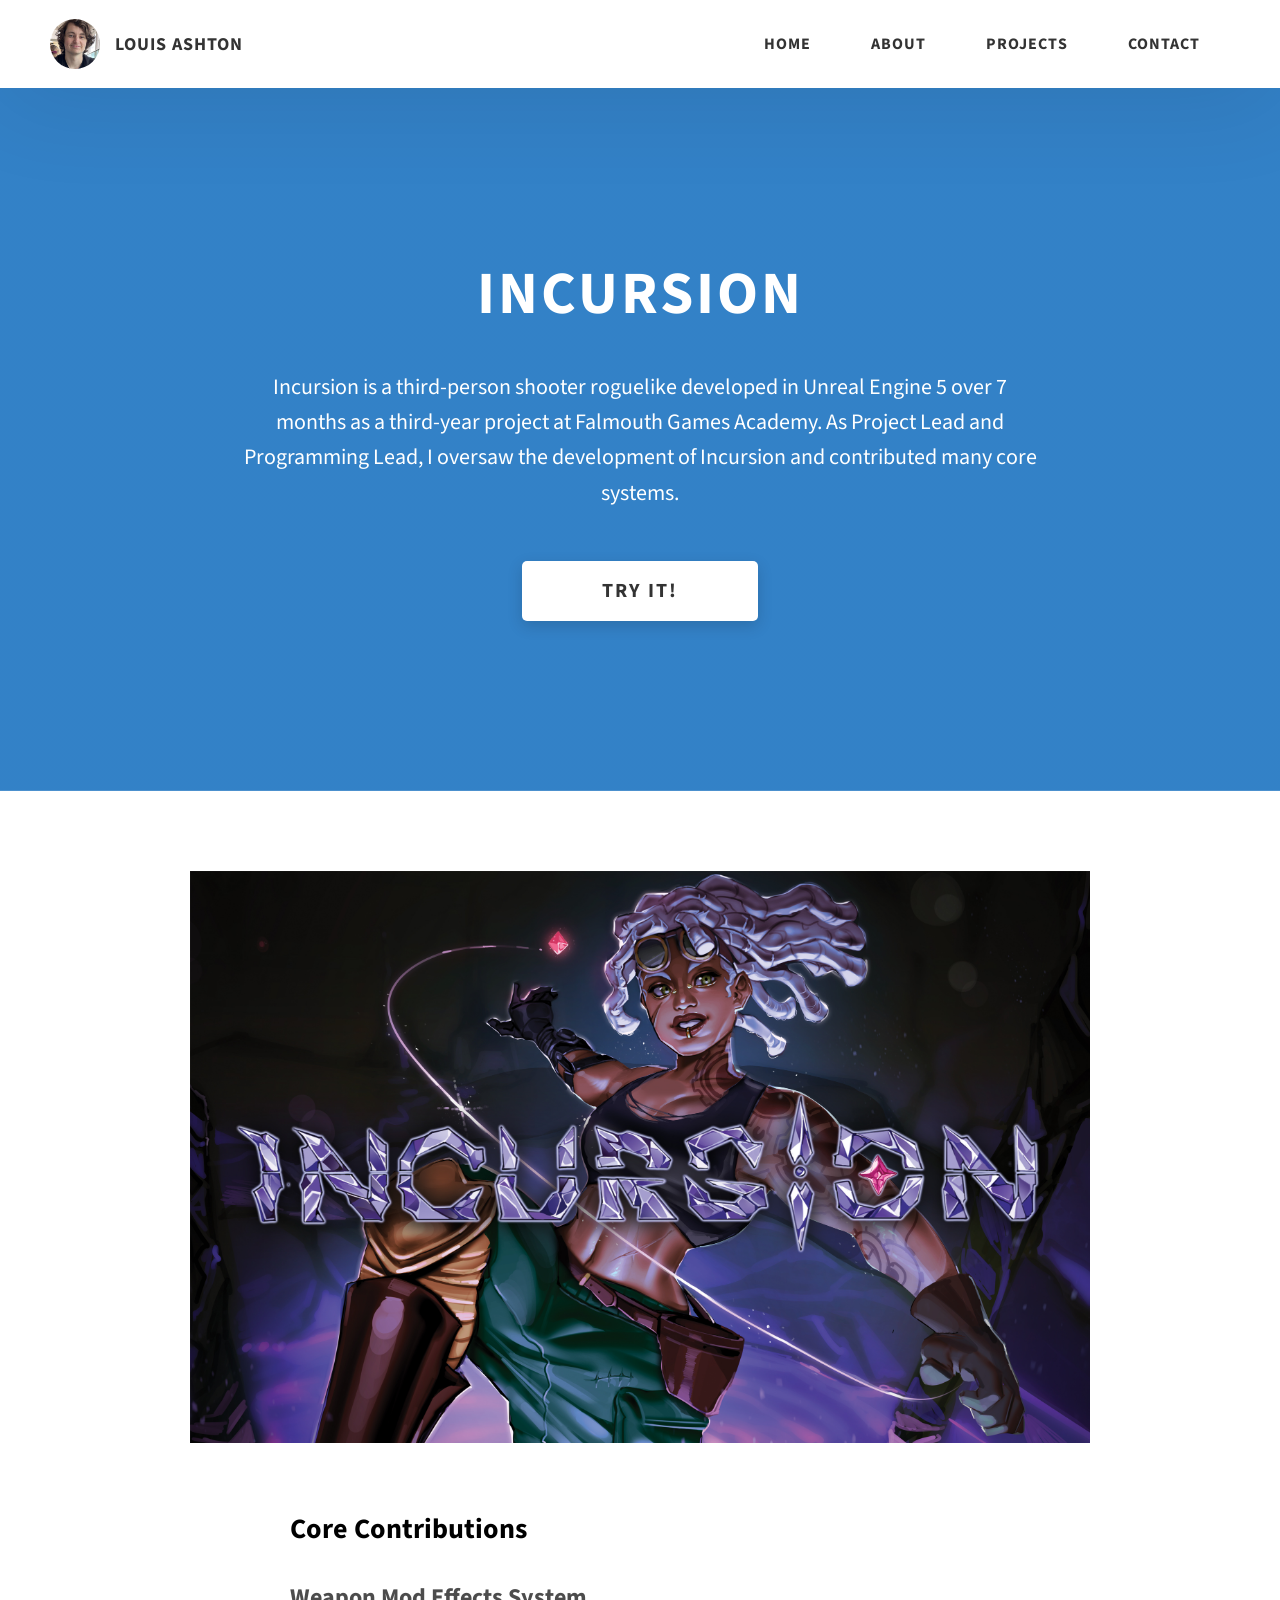
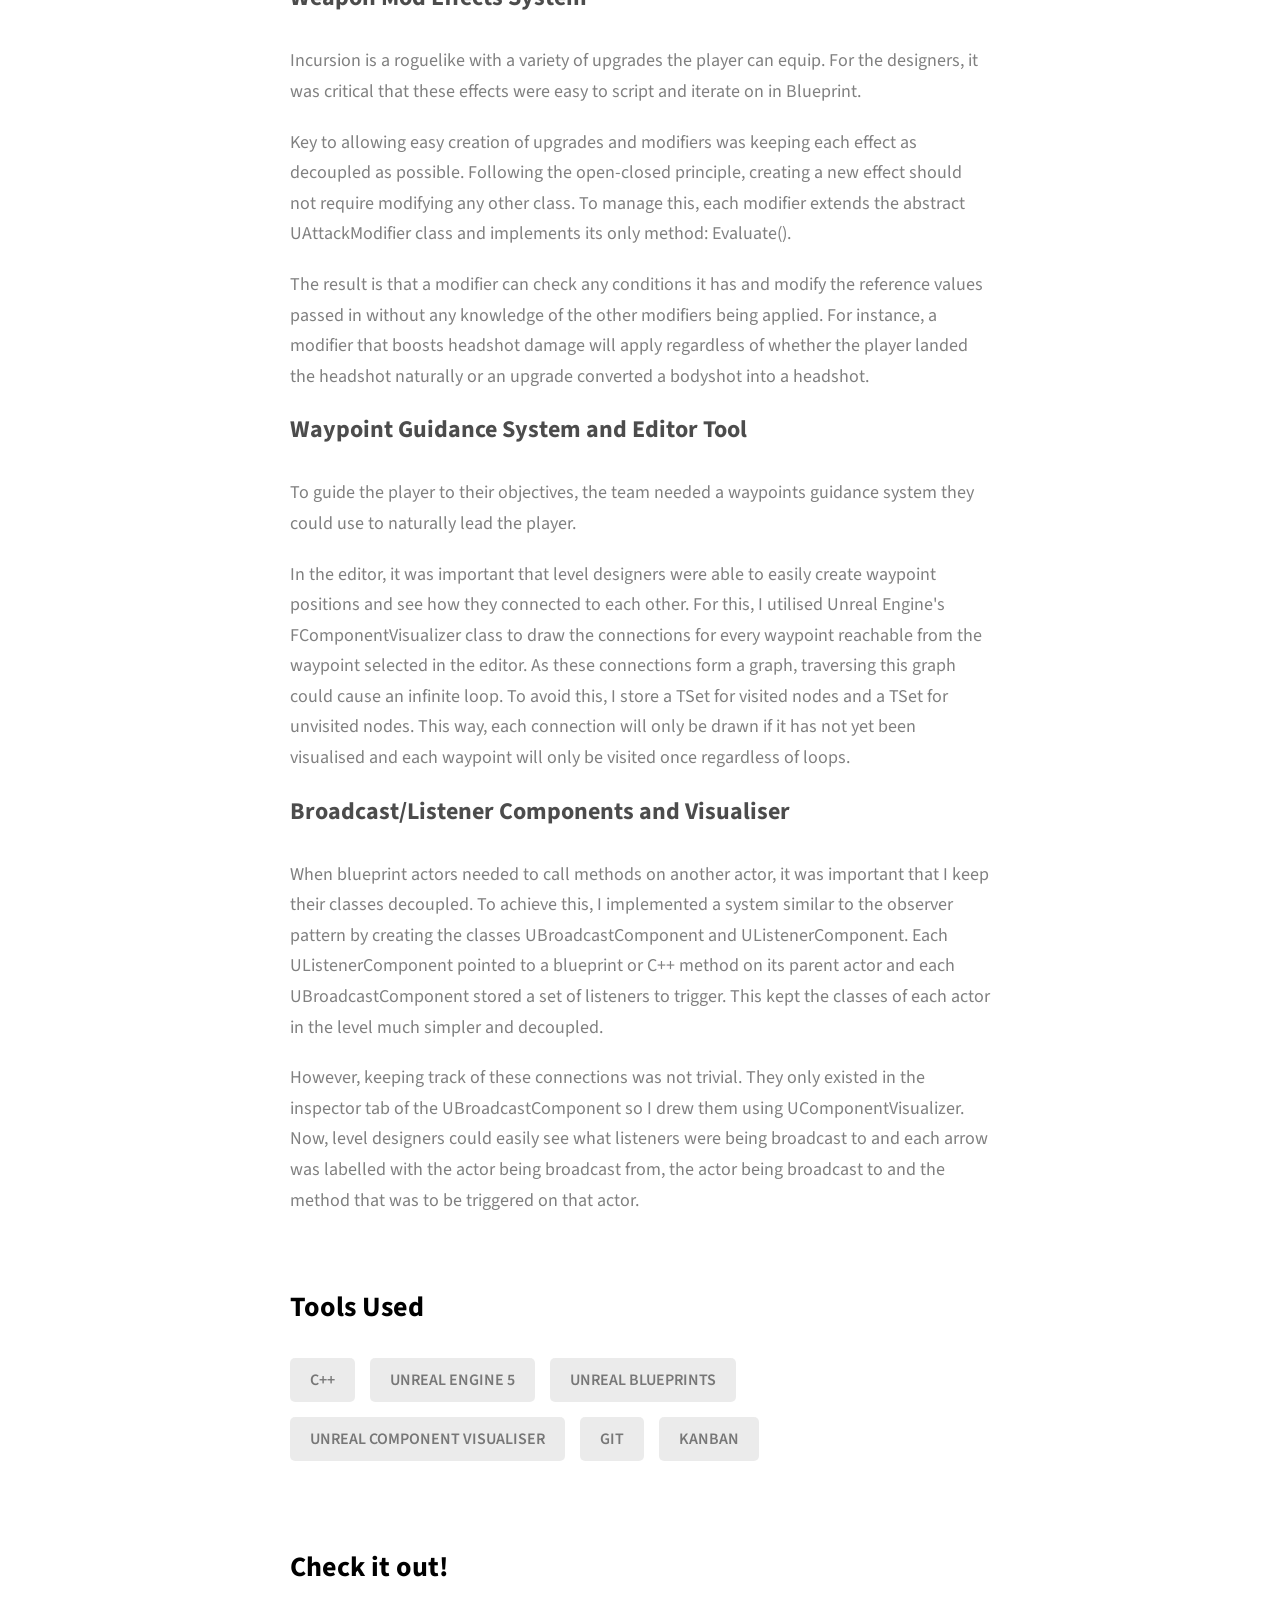
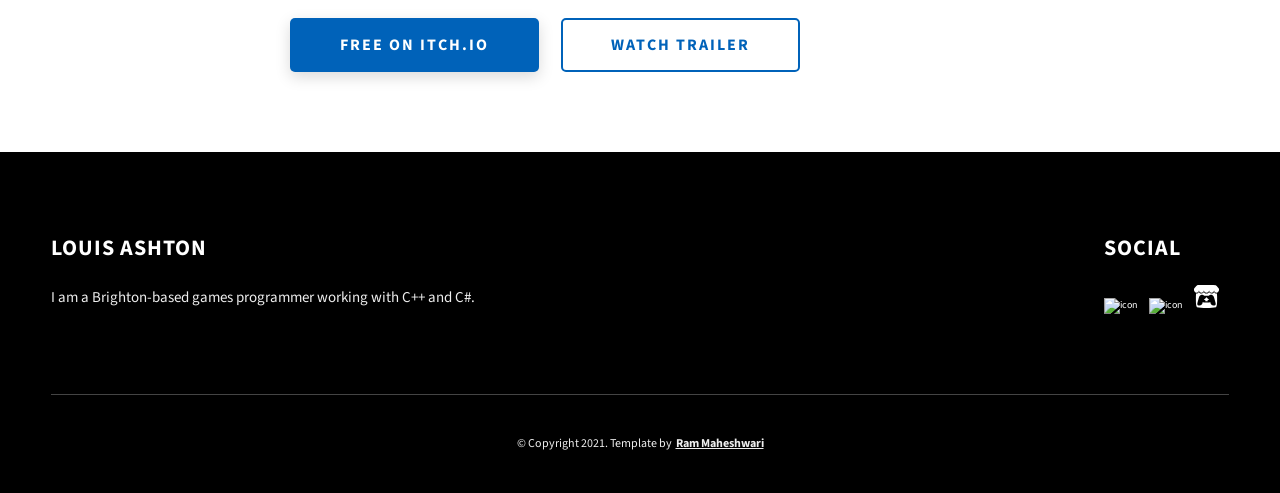
==== project-1.html @ 62e45814 "Update project-1.html" ====
<!DOCTYPE html>
<html lang="en">
  <head>
    <meta charset="UTF-8" />
    <meta name="viewport" content="width=device-width, initial-scale=1.0" />
    <meta http-equiv="X-UA-Compatible" content="ie=edge" />
    <title>Incursion</title>
    <meta name="description" content="About my work on Incursion" />

    <link rel="stylesheet" href="css/style.css" />

    <link rel="preconnect" href="https://fonts.googleapis.com" />
    <link rel="preconnect" href="https://fonts.gstatic.com" crossorigin />
    <link
      href="https://fonts.googleapis.com/css2?family=Source+Sans+Pro:wght@400;600;700;900&display=swap"
      rel="stylesheet"
    />
  </head>
  <body>
    <header class="header">
      <div class="header__content">
        <div class="header__logo-container">
          <div class="header__logo-img-cont">
            <img
              src="./assets/jpeg/louis-ashton.jpg"
              alt="Louis Ashton Image"
              class="header__logo-img"
            />
          </div>
          <span class="header__logo-sub">Louis Ashton</span>
        </div>
        <div class="header__main">
          <ul class="header__links">
            <li class="header__link-wrapper">
              <a href="./index.html" class="header__link"> Home </a>
            </li>
            <li class="header__link-wrapper">
              <a href="./index.html#about" class="header__link">About </a>
            </li>
            <li class="header__link-wrapper">
              <a href="./index.html#projects" class="header__link">
                Projects
              </a>
            </li>
            <li class="header__link-wrapper">
              <a href="./index.html#contact" class="header__link"> Contact </a>
            </li>
          </ul>
          <div class="header__main-ham-menu-cont">
            <img
              src="./assets/svg/ham-menu.svg"
              alt="hamburger menu"
              class="header__main-ham-menu"
            />
            <img
              src="./assets/svg/ham-menu-close.svg"
              alt="hamburger menu close"
              class="header__main-ham-menu-close d-none"
            />
          </div>
        </div>
      </div>
      <div class="header__sm-menu">
        <div class="header__sm-menu-content">
          <ul class="header__sm-menu-links">
            <li class="header__sm-menu-link">
              <a href="./index.html"> Home </a>
            </li>

            <li class="header__sm-menu-link">
              <a href="./index.html#about"> About </a>
            </li>

            <li class="header__sm-menu-link">
              <a href="./index.html#projects"> Projects </a>
            </li>

            <li class="header__sm-menu-link">
              <a href="./index.html#contact"> Contact </a>
            </li>
          </ul>
        </div>
      </div>
    </header>
    <section class="project-cs-hero">
      <div class="project-cs-hero__content">
        <h1 class="heading-primary">Incursion</h1>
        <div class="project-cs-hero__info">
          <p class="text-primary">
            Incursion is a third-person shooter roguelike developed in Unreal Engine 5 over 7 months as a third-year project at Falmouth Games Academy. As Project Lead and Programming Lead, I oversaw the development of Incursion and contributed many core systems.
          </p>
        </div>
        <div class="project-cs-hero__cta">
          <a href="https://wjzardry.itch.io/incursion" class="btn btn--bg" target="_blank">TRY IT!</a>
        </div>
      </div>
    </section>
    <section class="project-details">
      <div class="main-container">
        <div class="project-details__content">
          <div class="project-details__showcase-img-cont">
            <img
              src="./assets/jpeg/incursion-splash.jpg"
              alt="Project Image"
              class="project-details__showcase-img"
            />
          </div>
          <div class="project-details__content-main">
            <div class="project-details__desc">
              <h3 class="project-details__content-title">Core Contributions</h3>
              <section>
                <a class="anchor" id="modeffects"></a>
                <h4 class="project-details__content-subtitle">Weapon Mod Effects System</h4>
                <p class="project-details__desc-para">
                  Incursion is a roguelike with a variety of upgrades the player can equip. For the designers, it was critical that these effects were easy to script and iterate on in Blueprint.
                </p>
                <p class="project-details__desc-para">
                  Key to allowing easy creation of upgrades and modifiers was keeping each effect as decoupled as possible. Following the open-closed principle, creating a new effect should not require modifying any other class.
                  To manage this, each modifier extends the abstract <code>UAttackModifier</code> class and implements its only method: <code>Evaluate()</code>.                
                </p>
                <p class="project-details__desc-para">
                  The result is that a modifier can check any conditions it has and modify the reference values passed in without any knowledge of the other modifiers being applied.
                  For instance, a modifier that boosts headshot damage will apply regardless of whether the player landed the headshot naturally or an upgrade converted a bodyshot into a headshot.
                </p>
                <!--Maybe too much?-->
                <!-- <p class="project-details__desc-para">
                  To ensure effects behaved consistently regardless of when they were applied to the player, a fixed order of operations was required. I sorted the possible effects into categories (additive modifiers, multiplicative modifiers, triggers etc.) and created the <code>EModifierType</code> enum to store them.
                  Each concrete blueprint implementation of the <code>UAttackModifier</code> C++ class holds an <code>EModifierType</code>. When <code>UDamagePacket</code> evaluates its modifiers, it uses <code>EModifierType</code> to order them first.
                </p>
                <p class="project-details__desc-para">
                  The result is that the player always gets the same output no matter what order they equipped their mods.
                </p> -->
              </section>
              <section>
                <a class="anchor" id="waypoints"></a>
                <h4 class="project-details__content-subtitle">Waypoint Guidance System and Editor Tool</h3>
                  <p class="project-details__desc-para">
                    To guide the player to their objectives, the team needed a waypoints guidance system they could use to naturally lead the player.                
                  </p>                
                  <p class="project-details__desc-para">
                    In the editor, it was important that level designers were able to easily create waypoint positions and see how they connected to each other.
                    For this, I utilised Unreal Engine's <code>FComponentVisualizer</code> class to draw the connections for every waypoint reachable from the waypoint selected in the editor.
                    As these connections form a graph, traversing this graph could cause an infinite loop. To avoid this, I store a <code>TSet</code> for visited nodes and a <code>TSet</code> for unvisited nodes.
                    This way, each connection will only be drawn if it has not yet been visualised and each waypoint will only be visited once regardless of loops.
                  </p>
              </section>
              <section>
                <a class="anchor" id="broadcast"></a>
                <h4 class="project-details__content-subtitle">Broadcast/Listener Components and Visualiser</h3>
                <p class="project-details__desc-para">
                  When blueprint actors needed to call methods on another actor, it was important that I keep their classes decoupled.
                  To achieve this, I implemented a system similar to the observer pattern by creating the classes <code>UBroadcastComponent</code> and <code>UListenerComponent</code>.
                  Each <code>UListenerComponent</code> pointed to a blueprint or C++ method on its parent actor and each <code>UBroadcastComponent</code> stored a set of listeners to trigger.
                  This kept the classes of each actor in the level much simpler and decoupled.
                </p>                
                <p class="project-details__desc-para">
                  However, keeping track of these connections was not trivial. They only existed in the inspector tab of the <code>UBroadcastComponent</code> so I drew them using <code>UComponentVisualizer</code>.
                  Now, level designers could easily see what listeners were being broadcast to and each arrow was labelled with the actor being broadcast from, the actor being broadcast to and the method that was to be triggered on that actor.
                </p>
              </section>
              <!-- <section>
                <a class="anchor" id="progress"></a>
                <h4 class="project-details__content-subtitle">Quest and Progress System</h3>
                <p class="project-details__desc-para">
                  Dialogue and the hub's world-state needed to change depending on a player's progress. As part of the 
                </p>                
                <p class="project-details__desc-para">
                  
                </p>
              </section> -->
            </div>
            <div class="project-details__tools-used">
              <h3 class="project-details__content-title">Tools Used</h3>
              <div class="skills">
                <div class="skills__skill">C++</div>
                <div class="skills__skill">UNREAL ENGINE 5</div>
                <div class="skills__skill">UNREAL BLUEPRINTS</div>
                <div class="skills__skill">UNREAL COMPONENT VISUALISER</div>
                <div class="skills__skill">GIT</div>
                <div class="skills__skill">KANBAN</div>
              </div>
            </div>
            <div class="project-details__links">
              <h3 class="project-details__content-title">Check it out!</h3>
              <a
                href="https://wjzardry.itch.io/incursion"
                class="btn btn--med btn--theme project-details__links-btn"
                target="_blank"
                >FREE ON ITCH.IO</a
              >
              <a
                href="https://youtu.be/ry9P98aycRc"
                class="btn btn--med btn--theme-inv project-details__links-btn"
                target="_blank"
                >WATCH TRAILER</a
              >
            </div>
          </div>
        </div>
      </div>
    </section>
    <footer class="main-footer">
      <div class="main-container">
        <div class="main-footer__upper">
          <div class="main-footer__row main-footer__row-1">
            <h2 class="heading heading-sm main-footer__heading-sm">
              <span>Social</span>
            </h2>
            <div class="main-footer__social-cont">
              <a target="_blank" rel="noreferrer" href="https://www.linkedin.com/in/louis-ashton-8b5653200/">
                <img
                  class="main-footer__icon"
                  src="./assets/png/linkedin-ico.png"
                  alt="icon"
                />
              </a>
              <a target="_blank" rel="noreferrer" href="https://github.com/LouisJAshton">
                <img
                  class="main-footer__icon"
                  src="./assets/png/github-ico.png"
                  alt="icon"
                />
              </a>
              <a target="_blank" rel="noreferrer" href="https://wjzardry.itch.io/">
                <img
                  class="main-footer__icon"
                  src="./assets/svg/itchio-w-ico.svg"
                  alt="icon"
                />
              </a>
            </div>
          </div>
          <div class="main-footer__row main-footer__row-2">
            <h4 class="heading heading-sm text-lt">Louis Ashton</h4>
            <p class="main-footer__short-desc">
              I am a Brighton-based games programmer working with C++ and C#.
            </p>
          </div>
        </div>

        <!-- If you give me some credit or shoutout here by linking to my website, then it will be a big thing for me and will help me a lot :) -->
        <div class="main-footer__lower">
          &copy; Copyright 2021. Template by
          <a rel="noreferrer" target="_blank" href="https://rammaheshwari.com"
            >Ram Maheshwari</a
          >
        </div>
      </div>
    </footer>
    <script src="./index.js"></script>
  </body>
</html>
---- css/style.css ----
/*
0 - 600px:      Phone
600 - 900px:    Tablet portrait
900 - 1200px:   Tablet landscape
[1200 - 1800] is where our normal styles apply
1800px + :      Big desktop
$breakpoint arguement choices:
- phone
- tab-port
- tab-land
- big-desktop

Inside media queries 1em is always 16px i.e 1em = 16px at every screen size only inside media queries
*/
*,
*::after,
*::before {
  margin: 0;
  padding: 0;
  box-sizing: inherit;
  font-family: inherit; }

html {
  font-size: 62.5%;
  scroll-behavior: smooth; }
  @media only screen and (max-width: 75em) {
    html {
      font-size: 59%; } }
  @media only screen and (max-width: 56.25em) {
    html {
      font-size: 56%; } }
  @media only screen and (min-width: 112.5em) {
    html {
      font-size: 65%; } }

body {
  box-sizing: border-box;
  position: relative;
  line-height: 1.5;
  font-family: sans-serif;
  overflow-x: hidden;
  overflow-y: scroll;
  font-family: 'Source Sans Pro', sans-serif; }

a {
  text-decoration: none;
  color: inherit; }

li {
  list-style: none; }

input:focus,
button:focus,
a:focus,
textarea:focus {
  outline: none; }

button {
  border: none;
  cursor: pointer; }

textarea {
  resize: none; }

.heading-primary {
  font-size: 6rem;
  text-transform: uppercase;
  letter-spacing: 3px;
  text-align: center; }
  @media only screen and (max-width: 37.5em) {
    .heading-primary {
      font-size: 4.5rem; } }

.heading-sec__mb-bg {
  margin-bottom: 11rem; }
  @media only screen and (max-width: 56.25em) {
    .heading-sec__mb-bg {
      margin-bottom: 8rem; } }

.heading-sec__mb-med {
  margin-bottom: 9rem; }
  @media only screen and (max-width: 56.25em) {
    .heading-sec__mb-med {
      margin-bottom: 8rem; } }

.heading-sec__main {
  display: block;
  font-size: 4rem;
  text-transform: uppercase;
  letter-spacing: 1px;
  letter-spacing: 3px;
  text-align: center;
  margin-bottom: 3.5rem;
  position: relative; }
  .heading-sec__main--lt {
    color: #fff; }
    .heading-sec__main--lt::after {
      content: '';
      background: #fff !important; }
  .heading-sec__main::after {
    content: '';
    position: absolute;
    top: calc(100% + 1.5rem);
    height: 5px;
    width: 3rem;
    background: #0062b9;
    left: 50%;
    transform: translateX(-50%);
    border-radius: 5px; }
    @media only screen and (max-width: 37.5em) {
      .heading-sec__main::after {
        top: calc(100% + 1.2rem); } }

.heading-sec__sub {
  display: block;
  text-align: center;
  color: #777;
  font-size: 2rem;
  font-weight: 500;
  max-width: 80rem;
  margin: auto;
  line-height: 1.6; }
  @media only screen and (max-width: 37.5em) {
    .heading-sec__sub {
      font-size: 1.8rem; } }
  .heading-sec__sub--lt {
    color: #eee; }

.heading-sm {
  font-size: 2.2rem;
  text-transform: uppercase;
  letter-spacing: 1px; }

.main-container {
  max-width: 120rem;
  margin: auto;
  width: 92%; }

.btn {
  background: #fff;
  color: #333;
  text-transform: uppercase;
  letter-spacing: 2px;
  display: inline-block;
  font-weight: 700;
  border-radius: 5px;
  box-shadow: 0 5px 15px 0 rgba(0, 0, 0, 0.15);
  transition: transform .3s; }
  .btn:hover {
    transform: translateY(-3px); }
  .btn--bg {
    padding: 1.5rem 8rem;
    font-size: 2rem; }
  .btn--med {
    padding: 1.5rem 5rem;
    font-size: 1.6rem; }
  .btn--theme {
    background: #0062b9;
    color: #fff; }
  .btn--theme-inv {
    color: #0062b9;
    background: #fff;
    border: 2px solid #0062b9;
    box-shadow: none;
    padding: calc(1.5rem - 2px) calc(5rem - 2px); }

.sec-pad {
  padding: 12rem 0; }
  @media only screen and (max-width: 56.25em) {
    .sec-pad {
      padding: 8rem 0; } }

.text-primary {
  color: #fff;
  font-size: 2.2rem;
  text-align: center;
  width: 100%;
  line-height: 1.6; }
  @media only screen and (max-width: 37.5em) {
    .text-primary {
      font-size: 2rem; } }

.d-none {
  display: none; }

.home-hero {
  color: #fff;
  background: linear-gradient(to right, rgba(0, 98, 185, 0.8), rgba(0, 98, 185, 0.8)), url(../../assets/svg/common-bg.svg);
  background-position: center;
  height: 100vh;
  min-height: 80rem;
  max-height: 120rem;
  position: relative; }
  @media only screen and (max-width: 37.5em) {
    .home-hero {
      height: unset;
      min-height: unset; } }
  .home-hero__socials {
    position: absolute;
    top: 50%;
    border: 2px solid #eee;
    border-left: 2px solid #eee;
    transform: translateY(-50%); }
    @media only screen and (max-width: 56.25em) {
      .home-hero__socials {
        display: none; } }
  .home-hero__mouse-scroll-cont {
    position: absolute;
    bottom: 3%;
    left: 50%;
    transform: translateX(-50%); }
    @media only screen and (max-width: 37.5em) {
      .home-hero__mouse-scroll-cont {
        display: none; } }
  .home-hero__social {
    width: 5rem; }
  .home-hero__social-icon-link {
    width: 100%;
    display: block;
    padding: 1.2rem;
    border-bottom: 2px solid #eee;
    transition: background .3s; }
    .home-hero__social-icon-link:hover {
      background: rgba(255, 255, 255, 0.1); }
    .home-hero__social-icon-link--bd-none {
      border-bottom: 0; }
  .home-hero__social-icon {
    width: 100%; }
  .home-hero__content {
    position: absolute;
    top: 50%;
    left: 50%;
    transform: translate(-50%, -50%);
    max-width: 90rem;
    width: 92%; }
    @media only screen and (max-width: 37.5em) {
      .home-hero__content {
        padding: 19rem 0 13rem 0;
        margin: auto;
        position: static;
        transform: translate(0, 0); } }
  .home-hero__info {
    margin: 3rem auto 0 auto;
    max-width: 80rem; }
  .home-hero__cta {
    margin-top: 5rem;
    text-align: center; }

.about {
  background: #fafafa; }
  .about__content {
    display: grid;
    grid-template-columns: 1fr 1fr;
    grid-gap: 10rem; }
    @media only screen and (max-width: 56.25em) {
      .about__content {
        grid-template-columns: 1fr;
        grid-gap: 8rem; } }
    .about__content-title {
      font-weight: 700;
      font-size: 2.8rem;
      margin-bottom: 3rem; }
      @media only screen and (max-width: 37.5em) {
        .about__content-title {
          font-size: 2.4rem; } }
      /* Might need to adjust this */
    .about__content-subtitle { 
      font-weight: 700;
      font-size: 2.2rem;
      color:rgba(0, 0, 0, 0.7);
      margin-bottom: 1.5rem; }
      @media only screen and (max-width: 37.5em) {
        .about__content-subtitle {
          font-size: 2.4rem; } }
    .about__content-details-para {
      font-size: 1.8rem;
      color: grey;
      max-width: 60rem;
      line-height: 1.7;
      margin-bottom: 1rem; }
      .about__content-details-para--hl {
        font-weight: 700;
        margin: 0 3px; }
      .about__content-details-para:last-child {
        margin-bottom: 4rem; }

.projects__row {
  display: grid;
  grid-template-columns: 1.5fr 1fr;
  grid-gap: 5rem;
  margin-bottom: 11rem; }
  @media only screen and (max-width: 56.25em) {
    .projects__row {
      grid-template-columns: 1fr;
      grid-gap: 2rem;
      margin-bottom: 8rem; } }
  @media only screen and (max-width: 56.25em) {
    .projects__row {
      text-align: center; } }
  .projects__row:last-child {
    margin-bottom: 0; }
  .projects__row-img-cont {
    overflow: hidden; }
  .projects__row-img {
    width: 100%;
    display: block;
    object-fit: cover; }
  .projects__row-content {
    padding: 2rem 0;
    display: flex;
    justify-content: center;
    flex-direction: column;
    align-items: flex-start; }
    @media only screen and (max-width: 56.25em) {
      .projects__row-content {
        align-items: center; } }
    .projects__row-content-title {
      font-weight: 700;
      font-size: 2.8rem;
      margin-bottom: 2rem; }
      @media only screen and (max-width: 37.5em) {
        .projects__row-content-title {
          font-size: 2.4rem; } }
    .projects__row-content-time {
      font-weight: 700;
      font-size: 2.2rem;
      color:rgba(0, 0, 0, 0.7);
      margin-bottom: 1.5rem; }
      @media only screen and (max-width: 37.5em) {
        .projects__row-content-time {
          font-size: 2.4rem; } }
    .projects__row-content-desc {
      font-size: 1.8rem;
      color: grey;
      max-width: 60rem;
      line-height: 1.7;
      margin-bottom: 3rem; }
      @media only screen and (max-width: 37.5em) {
        .projects__row-content-desc {
          font-size: 1.7rem; } }

.contact {
  background: linear-gradient(to right, rgba(0, 98, 185, 0.8), rgba(0, 98, 185, 0.8)), url(../../assets/svg/common-bg.svg);
  background-size: cover;
  background-position: center; }
  .contact__form-container {
    box-shadow: 0 0 10px rgba(0, 0, 0, 0.1);
    background: white;
    padding: 4rem;
    margin-top: 6rem;
    max-width: 80rem;
    text-align: right;
    width: 95%;
    border-radius: 5px;
    margin: 5rem auto 0 auto; }
    @media only screen and (max-width: 37.5em) {
      .contact__form-container {
        padding: 3rem; } }
  .contact__form-field {
    margin-bottom: 4rem; }
    @media only screen and (max-width: 37.5em) {
      .contact__form-field {
        margin-bottom: 3rem; } }
  .contact__form-label {
    color: #666;
    font-size: 1.4rem;
    letter-spacing: 1px;
    font-weight: 700;
    margin-bottom: 1rem;
    display: block;
    text-align: left; }
  .contact__form-input {
    color: #333;
    padding: 2rem;
    width: 100%;
    border: 1px solid #ebebeb;
    font-size: 1.6rem;
    letter-spacing: 0px;
    background: #f0f0f0;
    border-radius: 5px;
    font-weight: 600;
    /* Code for Modern Browsers */
    /* Code for WebKit, Blink, Edge */
    /* Code for Internet Explorer 10-11 */
    /* Code for Microsoft Edge */
    /* Code for Mozilla Firefox 4 to 18 */
    /* Code for Mozilla Firefox 19+ */ }
    .contact__form-input::placeholder {
      color: #999;
      font-weight: 600;
      font-size: 1.6rem; }
    .contact__form-input::-webkit-input-placeholder {
      color: #999;
      font-weight: 600;
      font-size: 1.6rem; }
    .contact__form-input:-ms-input-placeholder {
      color: #999;
      font-weight: 600;
      font-size: 1.6rem; }
    .contact__form-input::-ms-input-placeholder {
      color: #999;
      font-weight: 600;
      font-size: 1.6rem; }
    .contact__form-input:-moz-placeholder {
      opacity: 1;
      color: #999;
      font-weight: 600;
      font-size: 1.6rem; }
    .contact__form-input::-moz-placeholder {
      opacity: 1;
      color: #999;
      font-weight: 600;
      font-size: 1.6rem; }
  .contact__btn {
    width: 30%;
    padding: 2rem 4rem;
    font-size: 1.6rem; }
    @media only screen and (max-width: 37.5em) {
      .contact__btn {
        width: 100%; } }

.project-cs-hero {
  color: #fff;
  background: linear-gradient(to right, rgba(0, 98, 185, 0.8), rgba(0, 98, 185, 0.8)), url(../../assets/svg/common-bg.svg);
  background-size: cover;
  background-position: center;
  position: relative; }
  @media only screen and (max-width: 37.5em) {
    .project-cs-hero {
      height: unset;
      min-height: unset; } }
  .project-cs-hero__content {
    padding: 25rem 0 17rem 0;
    max-width: 90rem;
    width: 92%;
    margin: auto; }
    @media only screen and (max-width: 37.5em) {
      .project-cs-hero__content {
        padding: 19rem 0 13rem 0;
        margin: auto;
        position: static;
        transform: translate(0, 0); } }
  .project-cs-hero__info {
    margin: 3rem auto 0 auto;
    max-width: 80rem; }
  .project-cs-hero__cta {
    margin-top: 5rem;
    text-align: center; }

.project-details__content {
  padding: 8rem 0;
  max-width: 90rem;
  margin: auto; }
  .project-details__content-title {
    font-weight: 700;
    font-size: 2.8rem;
    margin-bottom: 3rem; }
    @media only screen and (max-width: 37.5em) {
      .project-details__content-title {
        font-size: 2.4rem; } }
  .project-details__content-subtitle {
    font-weight: 700;
    font-size: 2.4rem;
    color:rgba(0, 0, 0, 0.7);
    margin-bottom: 3rem; }
    @media only screen and (max-width: 37.5em) {
      .project-details__content-title {
        font-size: 2.4rem; } }

.project-details__showcase-img-cont {
  width: 100%;
  margin-bottom: 6rem; }

.project-details__showcase-img {
  width: 100%; }

.project-details__content-main {
  width: 100%;
  max-width: 70rem;
  margin: auto; }

.project-details__desc {
  margin: 0 0 7rem 0; }
  .project-details__desc-para {
    font-size: 1.8rem;
    line-height: 1.7;
    color: grey;
    margin-bottom: 2rem; }

.project-details__tools-used {
  margin: 0 0 7rem 0; }
  .project-details__tools-used-list {
    display: flex;
    flex-wrap: wrap; }
  .project-details__tools-used-item {
    padding: 1rem 2rem;
    margin-bottom: 1.5rem;
    margin-right: 1.5rem;
    font-size: 1.6rem;
    background: rgba(153, 153, 153, 0.2);
    border-radius: 5px;
    font-weight: 600;
    color: #777; }

.project-details__links {
  margin: 0 0; }
  .project-details__links-btn {
    margin-right: 2rem; }
    @media only screen and (max-width: 37.5em) {
      .project-details__links-btn {
        margin-right: 0;
        width: 70%;
        margin-bottom: 2rem;
        text-align: center; } }
    .project-details__links-btn:last-child {
      margin: 0; }
      @media only screen and (max-width: 37.5em) {
        .project-details__links-btn:last-child {
          margin: 0; } }

.header {
  position: fixed;
  width: 100%;
  z-index: 1000;
  background: #000;
  background: #fff;
  box-shadow: 0 10px 100px rgba(0, 0, 0, 0.1); }
  .header__content {
    display: flex;
    align-items: center;
    justify-content: space-between;
    padding: 1rem 5rem; }
    @media only screen and (max-width: 56.25em) {
      .header__content {
        padding: 0 2rem; } }
  .header__logo-container {
    display: flex;
    align-items: center;
    cursor: pointer;
    color: #333;
    transition: color .3s; }
    .header__logo-container:hover {
      color: #0062b9; }
  .header__logo-img-cont {
    width: 5rem;
    height: 5rem;
    border-radius: 50px;
    overflow: hidden;
    margin-right: 1.5rem;
    background: #0062b9; }
    @media only screen and (max-width: 56.25em) {
      .header__logo-img-cont {
        width: 4.5rem;
        height: 4.5rem;
        margin-right: 1.2rem; } }
  .header__logo-img {
    width: 100%;
    height: 100%;
    object-fit: cover;
    object-position: center;
    display: block; }
  .header__logo-sub {
    font-size: 1.8rem;
    text-transform: uppercase;
    font-weight: 700;
    letter-spacing: 1px; }
  .header__links {
    display: flex; }
    @media only screen and (max-width: 37.5em) {
      .header__links {
        display: none; } }
  .header__link {
    padding: 2.2rem 3rem;
    display: inline-block;
    font-size: 1.6rem;
    color: #333;
    text-transform: uppercase;
    letter-spacing: 1px;
    font-weight: 700;
    transition: color .3s; }
    .header__link:hover {
      color: #0062b9; }
    @media only screen and (max-width: 56.25em) {
      .header__link {
        padding: 3rem 1.8rem;
        font-size: 1.5rem; } }
  .header__main-ham-menu-cont {
    display: none;
    width: 3rem;
    padding: 2.2rem 0; }
    @media only screen and (max-width: 37.5em) {
      .header__main-ham-menu-cont {
        display: block; } }
  .header__main-ham-menu {
    width: 100%; }
  .header__main-ham-menu-close {
    width: 100%; }
  .header__sm-menu {
    background: #fff;
    position: absolute;
    width: 100%;
    top: 100%;
    visibility: hidden;
    opacity: 0;
    transition: all .3s;
    box-shadow: 0px 5px 5px 0px rgba(0, 0, 0, 0.1);
    -webkit-box-shadow: 0px 5px 5px 0px rgba(0, 0, 0, 0.1);
    -moz-box-shadow: 0px 5px 5px 0px rgba(0, 0, 0, 0.1); }
    .header__sm-menu--active {
      visibility: hidden;
      opacity: 0; }
      @media only screen and (max-width: 37.5em) {
        .header__sm-menu--active {
          visibility: visible;
          opacity: 1; } }
  .header__sm-menu-link a {
    display: block;
    text-decoration: none;
    padding: 2.5rem 3rem;
    font-size: 1.6rem;
    color: #333;
    text-align: right;
    border-bottom: 1px solid #eee;
    font-weight: 700;
    text-transform: uppercase;
    letter-spacing: 2px;
    transition: color .3s; }
    .header__sm-menu-link a:hover {
      color: #0062b9; }
  .header__sm-menu-link:first-child a {
    border-top: 1px solid #eee; }
  .header__sm-menu-link-last {
    border-bottom: 0; }

.main-footer {
  background: #000;
  color: #fff; }
  .main-footer__upper {
    display: flex;
    justify-content: space-between;
    padding: 8rem 0; }
    @media only screen and (max-width: 56.25em) {
      .main-footer__upper {
        padding: 6rem 0; } }
    @media only screen and (max-width: 37.5em) {
      .main-footer__upper {
        display: block; } }
  .main-footer__row-1 {
    order: 2; }
    @media only screen and (max-width: 56.25em) {
      .main-footer__row-1 {
        margin-bottom: 5rem; } }
  .main-footer__row-2 {
    width: 40%;
    order: 1;
    max-width: 50rem; }
    @media only screen and (max-width: 56.25em) {
      .main-footer__row-2 {
        width: 100%; } }
  .main-footer__short-desc {
    margin-top: 2rem;
    color: #eee;
    font-size: 1.5rem;
    line-height: 1.7; }
  .main-footer__social-cont {
    margin-top: 2rem; }
  .main-footer__icon {
    margin-right: 1rem;
    width: 2.5rem; }
    .main-footer__icon--mr-none {
      margin-right: 0; }
  .main-footer__lower {
    padding: 4rem 0;
    border-top: 1px solid #444;
    color: #eee;
    font-size: 1.2rem;
    text-align: left;
    text-align: center; }
    .main-footer__lower a {
      text-decoration: underline;
      font-weight: bold;
      margin-left: 2px; }
    @media only screen and (max-width: 56.25em) {
      .main-footer__lower {
        padding: 3.5rem 0; } }

.skills {
  margin-bottom: 3rem;
  display: flex;
  flex-wrap: wrap; }
  .skills__skill {
    padding: 1rem 2rem;
    margin-bottom: 1.5rem;
    margin-right: 1.5rem;
    font-size: 1.6rem;
    background: rgba(153, 153, 153, 0.2);
    border-radius: 5px;
    font-weight: 600;
    color: #777; }

.mouse {
  width: 25px;
  height: 40px;
  border: 2px solid #eee;
  border-radius: 60px;
  position: relative;
  overflow: hidden; }
  .mouse::before {
    content: '';
    width: 5px;
    height: 5px;
    position: absolute;
    top: 7px;
    left: 50%;
    transform: translateX(-50%);
    background-color: #eee;
    border-radius: 50%;
    opacity: 1;
    animation: wheel 1.3s infinite;
    -webkit-animation: wheel 1.3s infinite; }

@keyframes wheel {
  to {
    opacity: 0;
    top: 27px; } }

@-webkit-keyframes wheel {
  to {
    opacity: 0;
    top: 27px; } }

a.anchor {
  display: block;
  position: relative;
  top: -100px;
  visibility: hidden;
}
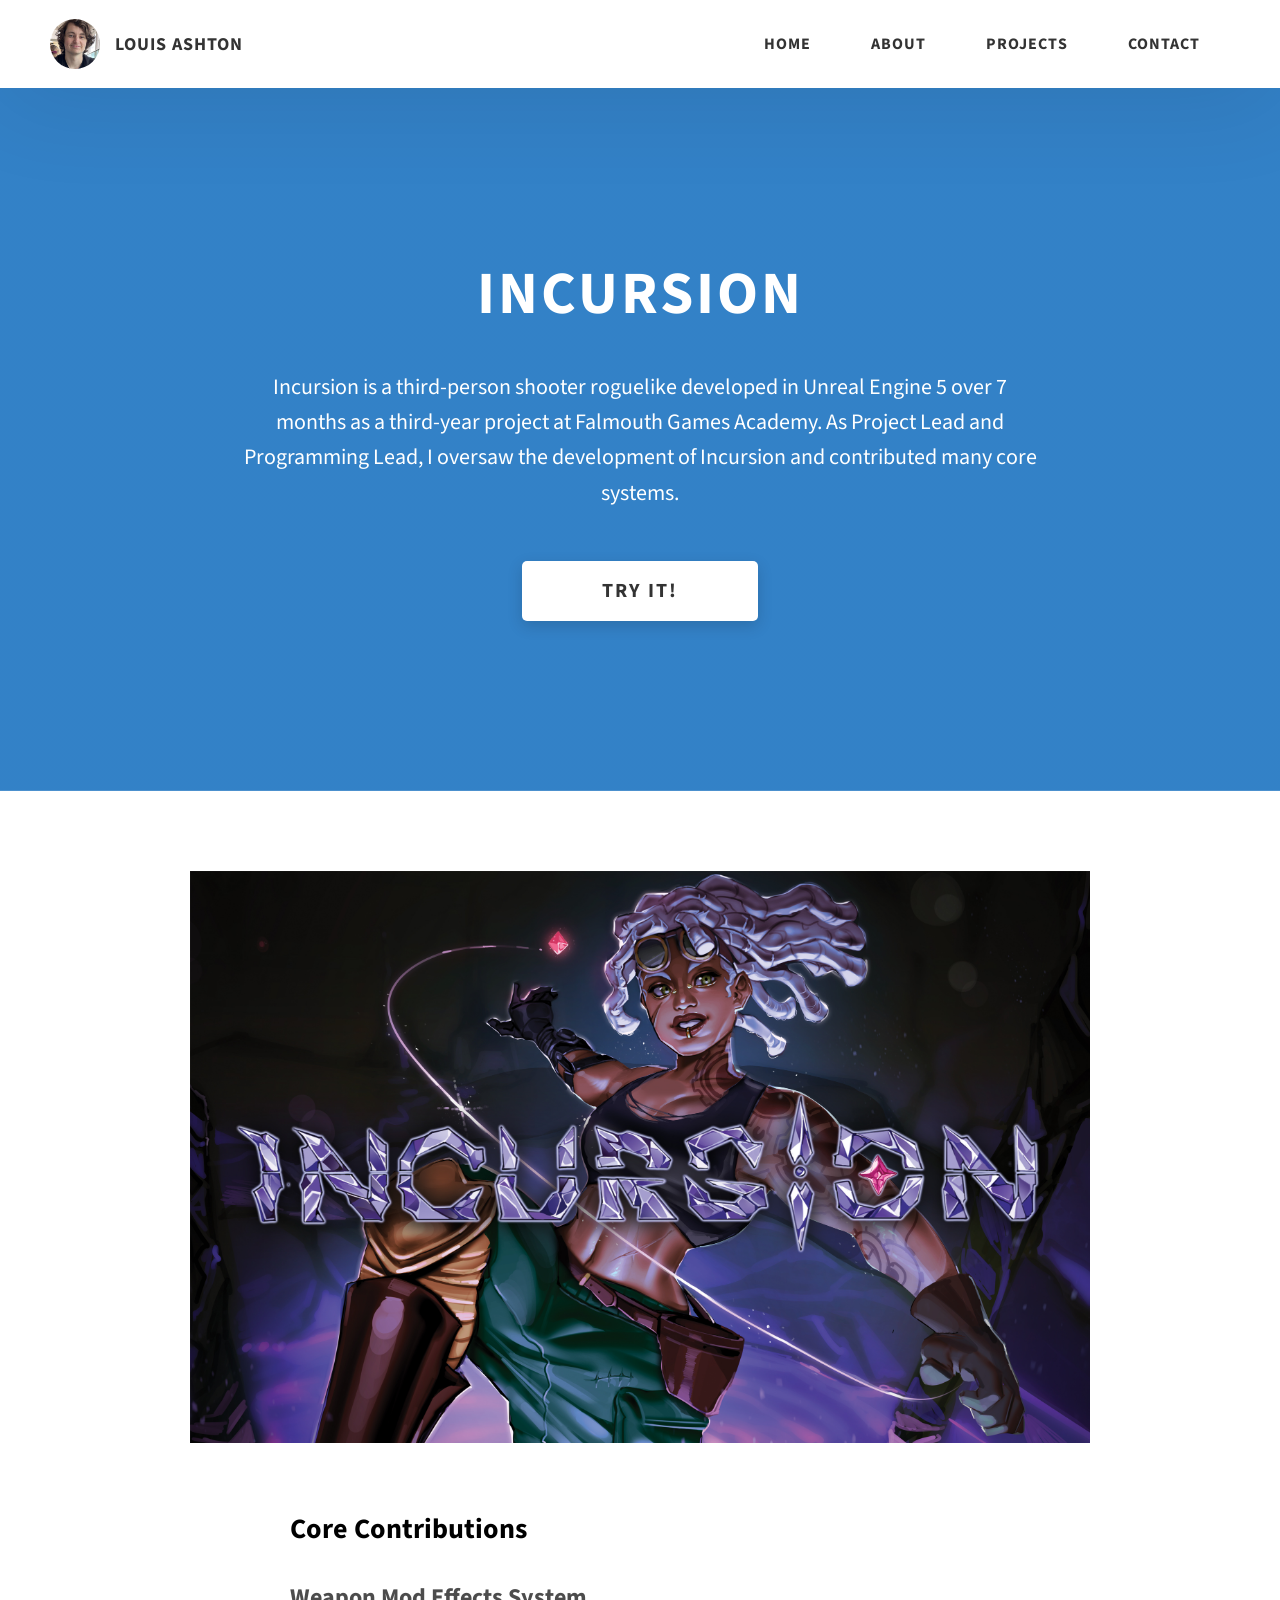
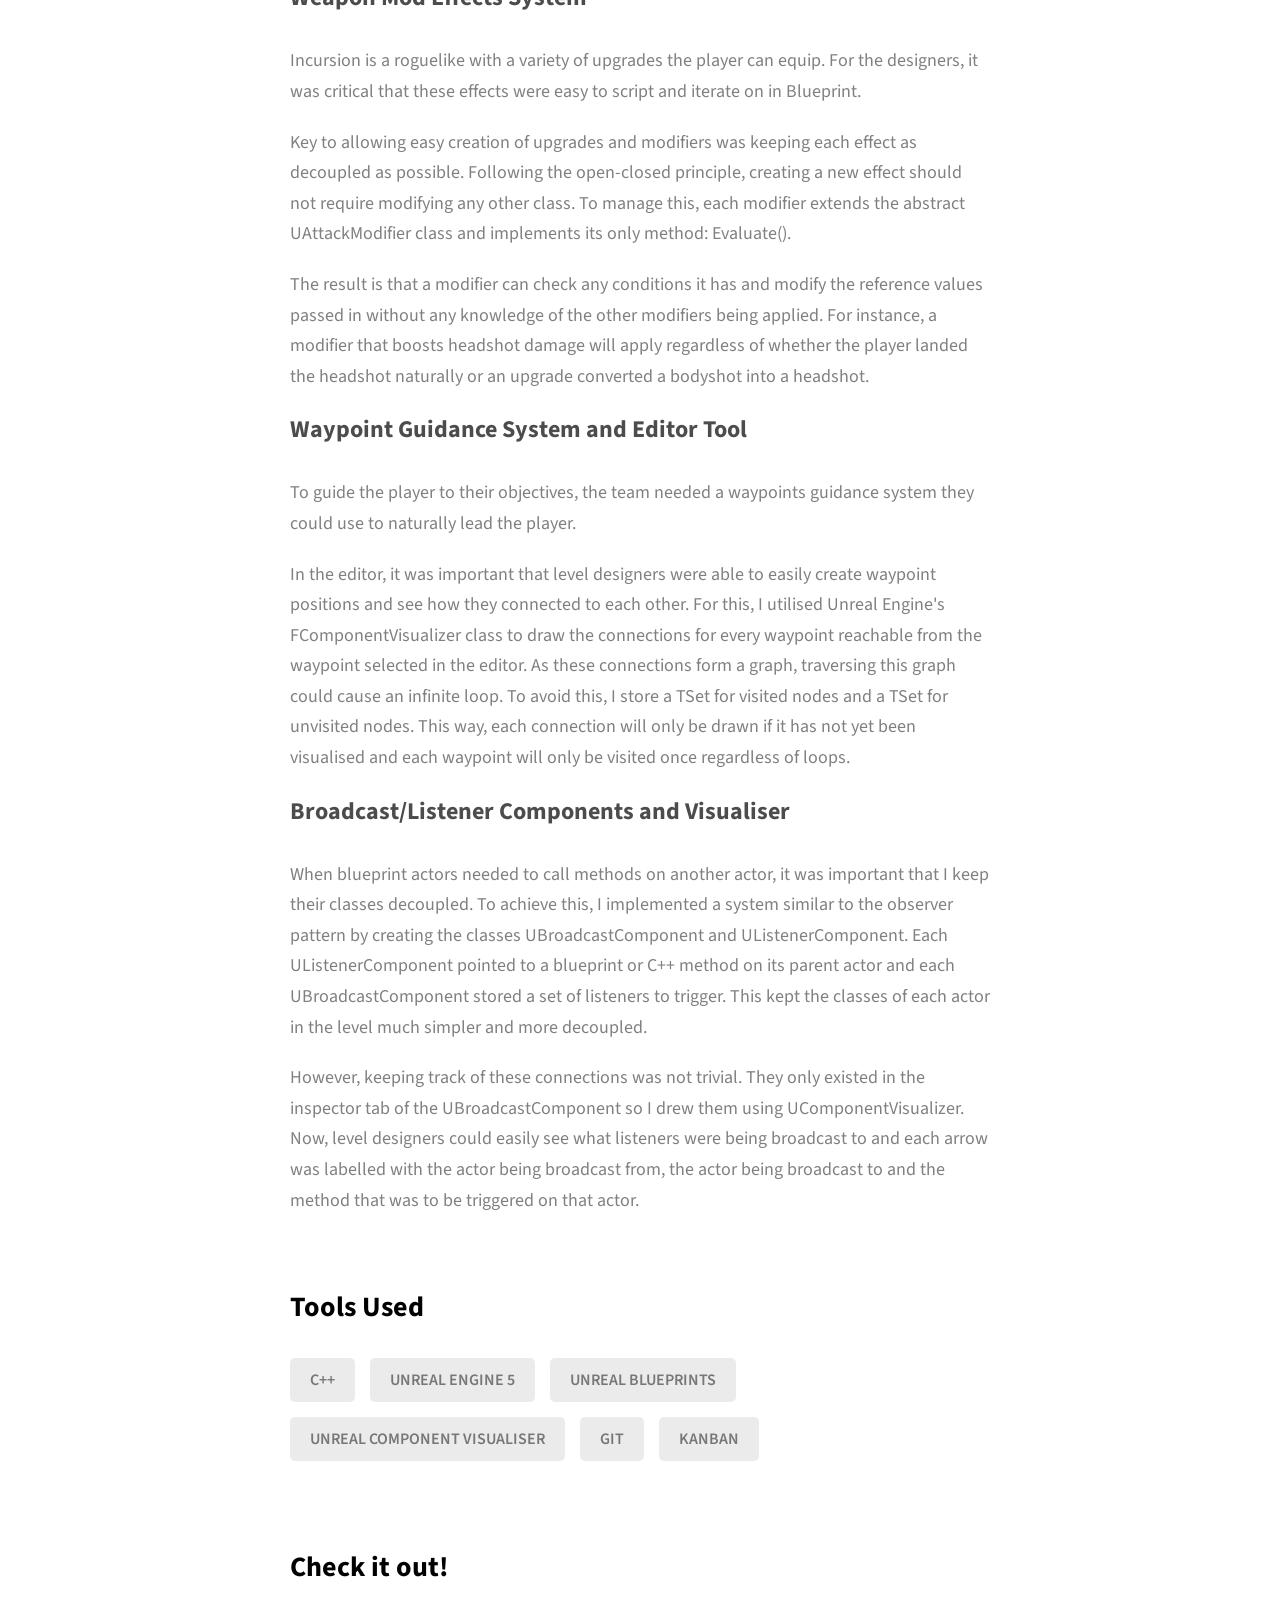
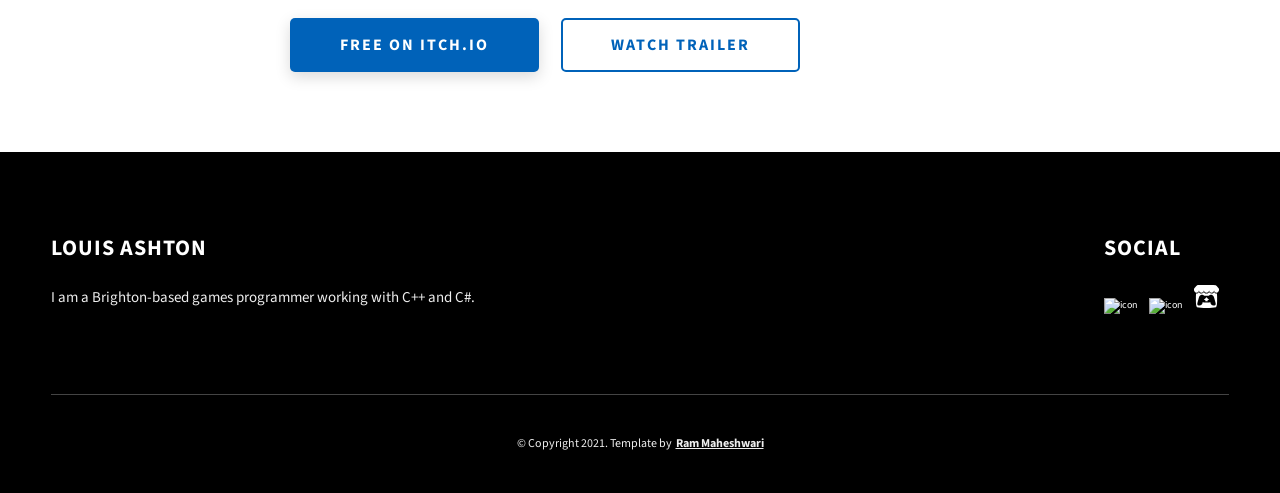
==== commit 8207ccbf: "Update project-1.html" ====
--- a/project-1.html
+++ b/project-1.html
@@ -151,7 +151,7 @@
                   When blueprint actors needed to call methods on another actor, it was important that I keep their classes decoupled.
                   To achieve this, I implemented a system similar to the observer pattern by creating the classes <code>UBroadcastComponent</code> and <code>UListenerComponent</code>.
                   Each <code>UListenerComponent</code> pointed to a blueprint or C++ method on its parent actor and each <code>UBroadcastComponent</code> stored a set of listeners to trigger.
-                  This kept the classes of each actor in the level much simpler and decoupled.
+                  This kept the classes of each actor in the level much simpler and more decoupled.
                 </p>                
                 <p class="project-details__desc-para">
                   However, keeping track of these connections was not trivial. They only existed in the inspector tab of the <code>UBroadcastComponent</code> so I drew them using <code>UComponentVisualizer</code>.
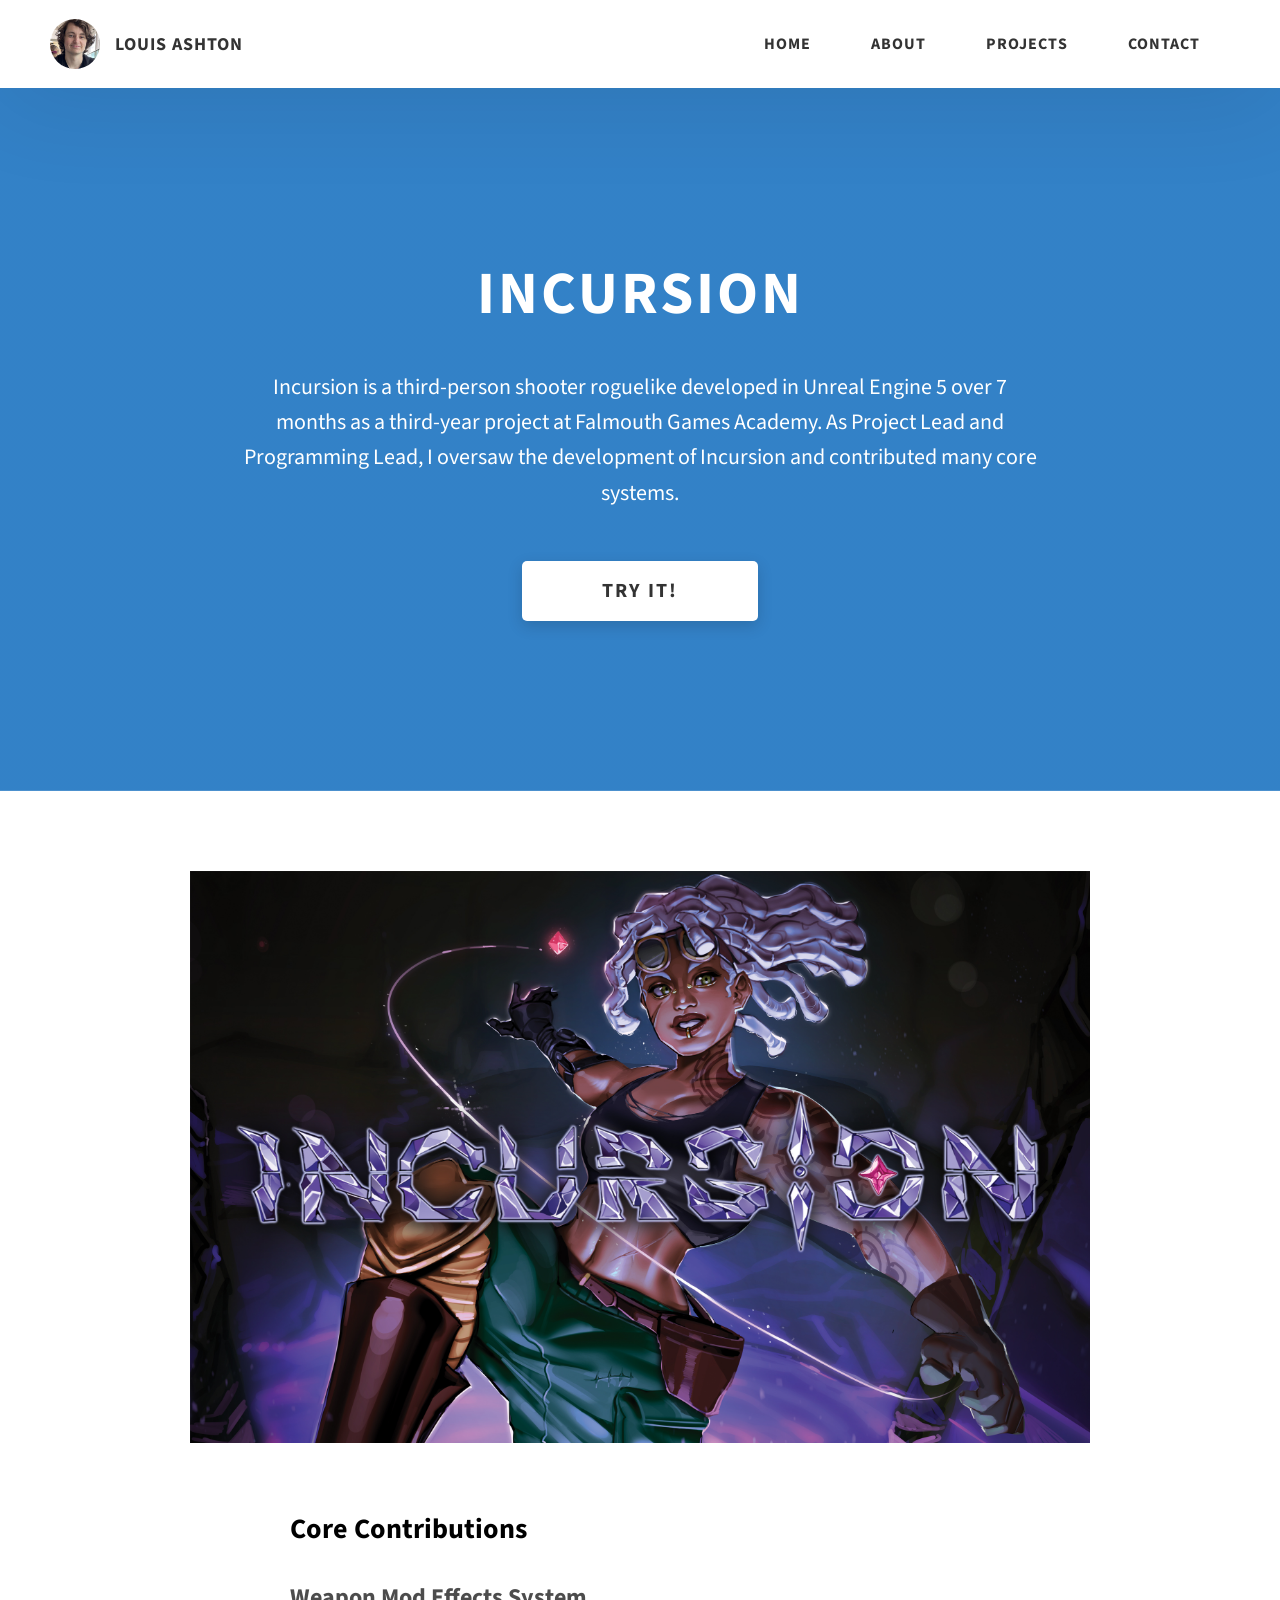
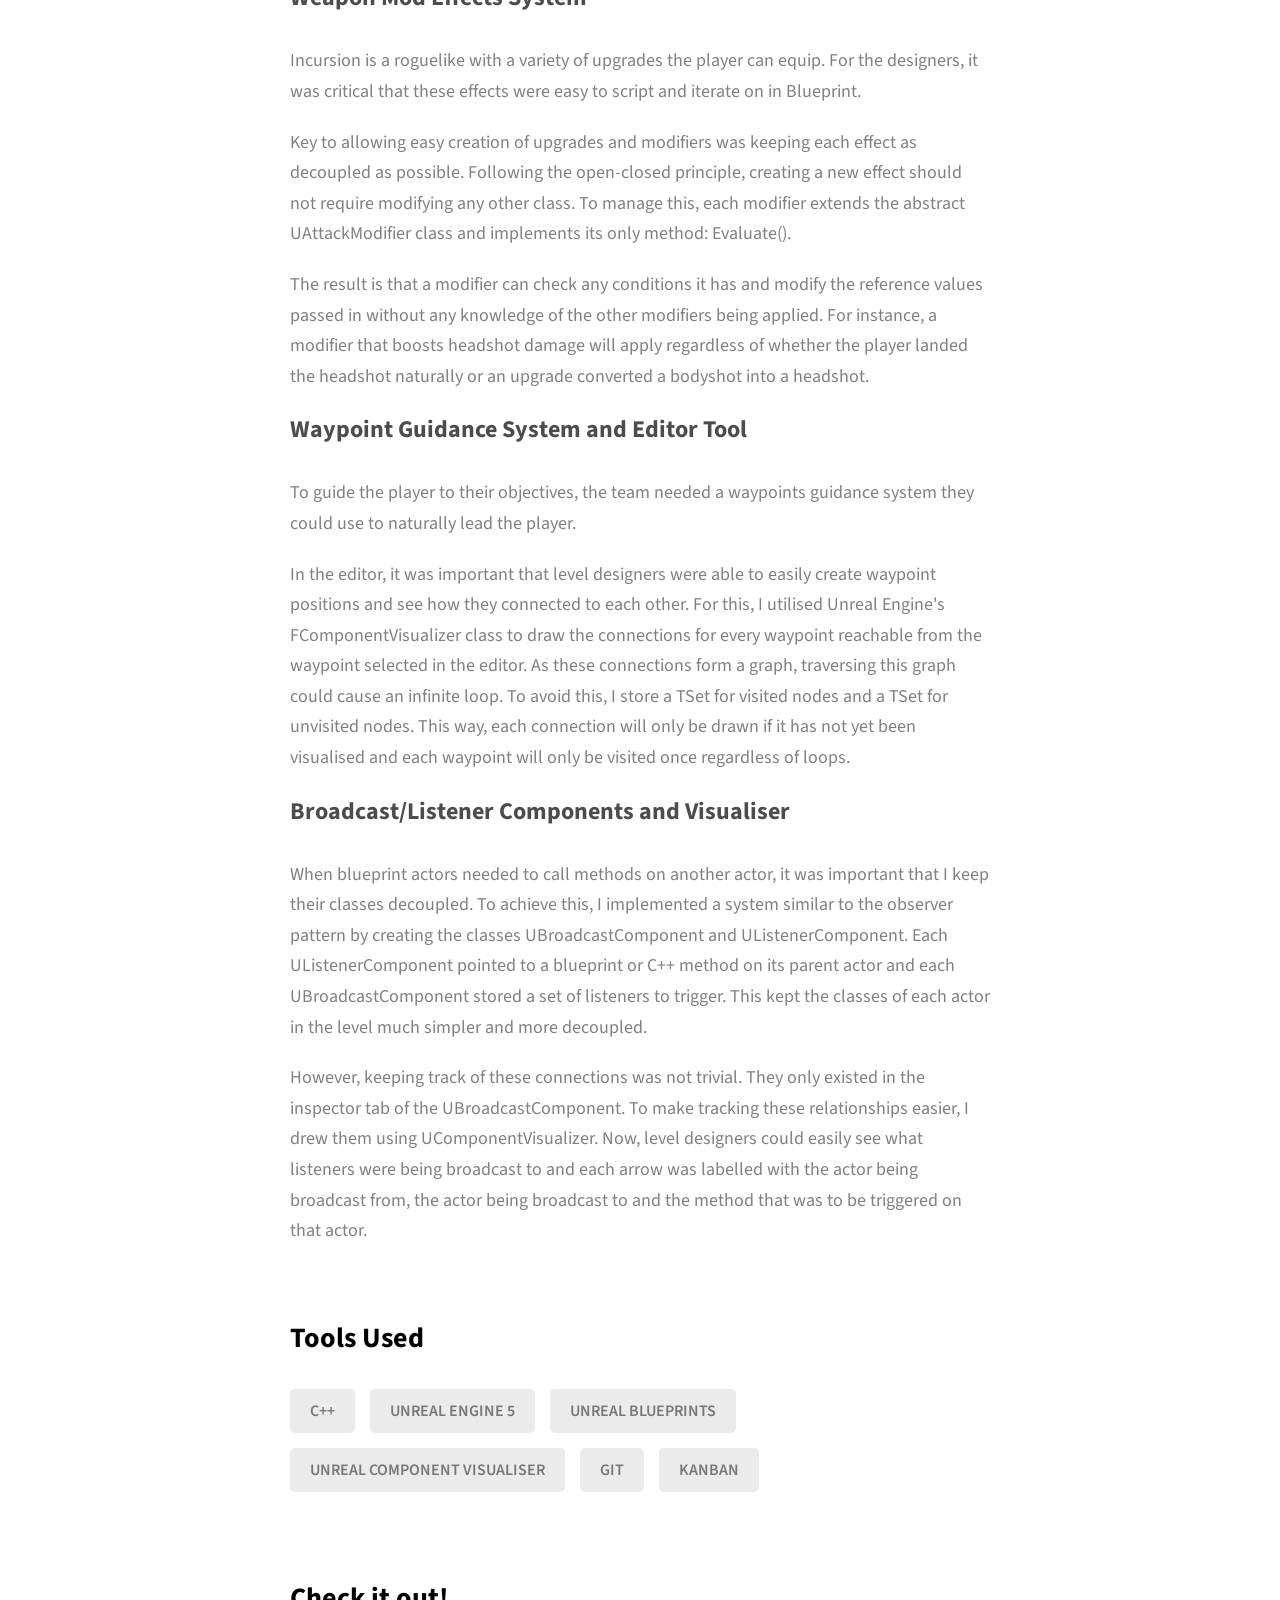
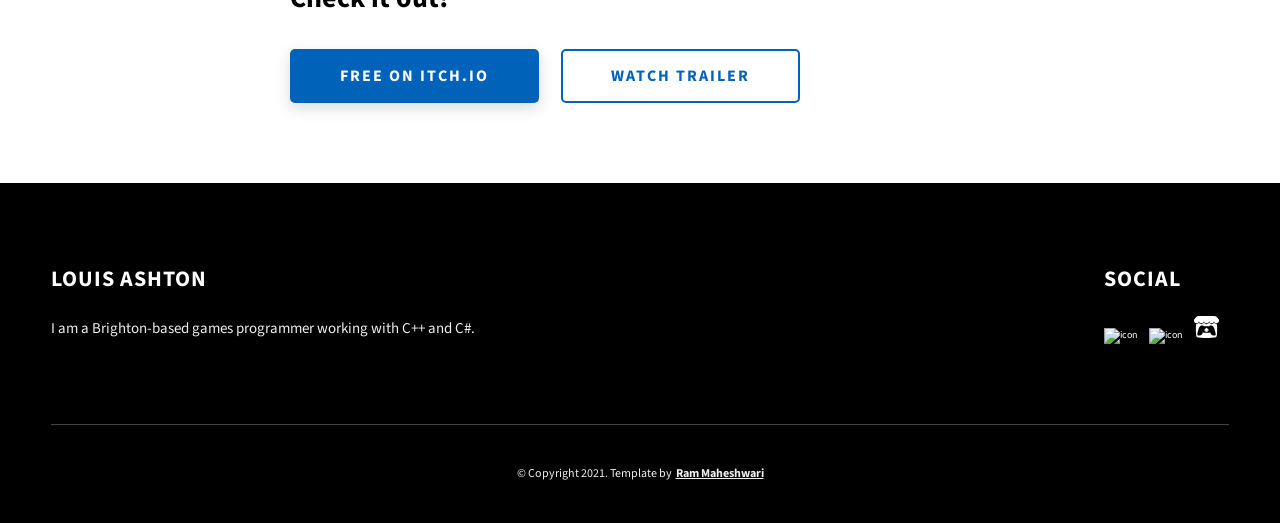
==== commit 251a9f44: "Update project-1.html" ====
--- a/project-1.html
+++ b/project-1.html
@@ -154,7 +154,7 @@
                   This kept the classes of each actor in the level much simpler and more decoupled.
                 </p>                
                 <p class="project-details__desc-para">
-                  However, keeping track of these connections was not trivial. They only existed in the inspector tab of the <code>UBroadcastComponent</code> so I drew them using <code>UComponentVisualizer</code>.
+                  However, keeping track of these connections was not trivial. They only existed in the inspector tab of the <code>UBroadcastComponent</code>. To make tracking these relationships easier, I drew them using <code>UComponentVisualizer</code>.
                   Now, level designers could easily see what listeners were being broadcast to and each arrow was labelled with the actor being broadcast from, the actor being broadcast to and the method that was to be triggered on that actor.
                 </p>
               </section>
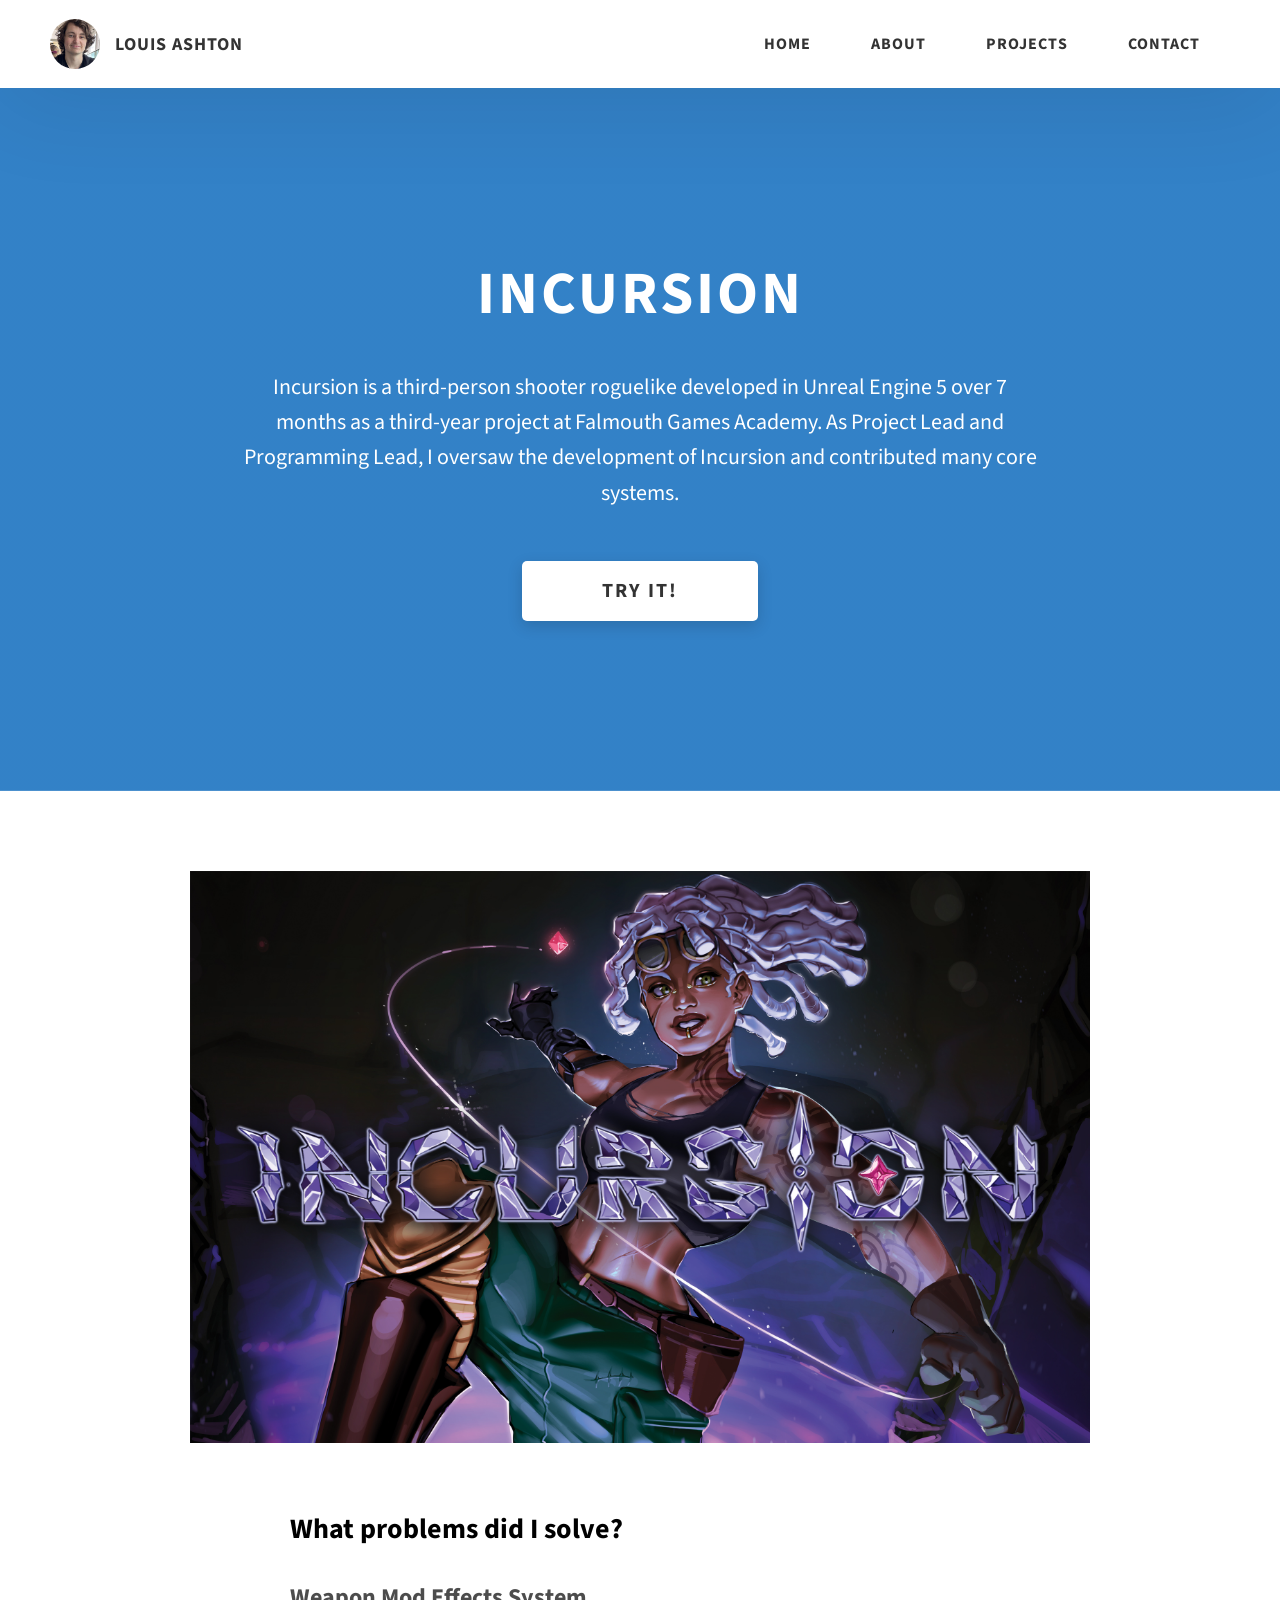
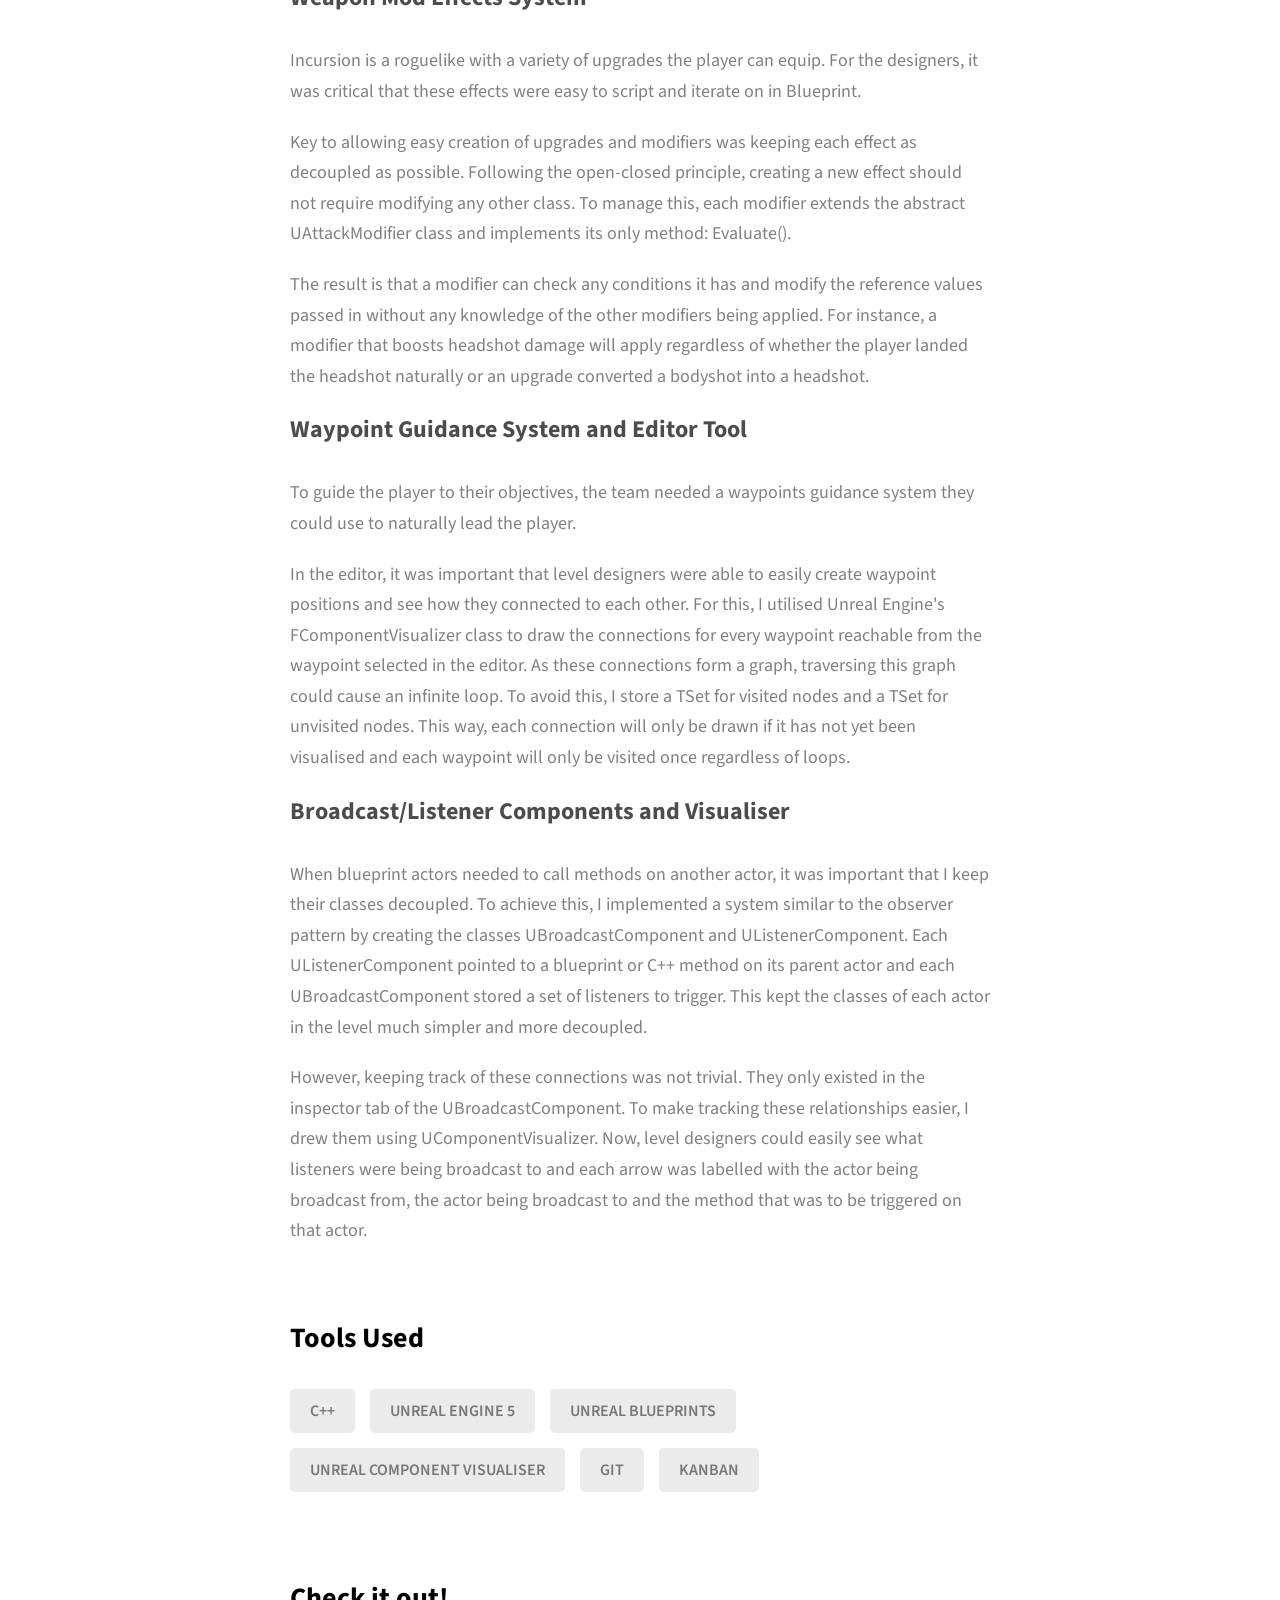
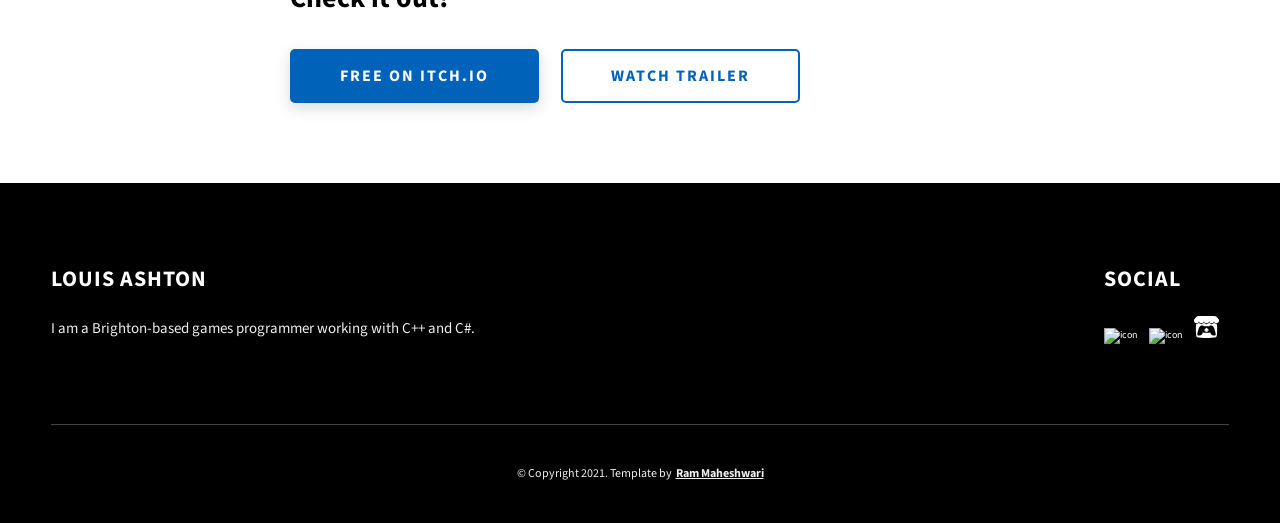
==== commit eb0657ee: "Adding in some stubs for the project pages" ====
--- a/project-1.html
+++ b/project-1.html
@@ -107,7 +107,7 @@
           </div>
           <div class="project-details__content-main">
             <div class="project-details__desc">
-              <h3 class="project-details__content-title">Core Contributions</h3>
+              <h3 class="project-details__content-title">What problems did I solve?</h3>
               <section>
                 <a class="anchor" id="modeffects"></a>
                 <h4 class="project-details__content-subtitle">Weapon Mod Effects System</h4>
@@ -133,7 +133,7 @@
               </section>
               <section>
                 <a class="anchor" id="waypoints"></a>
-                <h4 class="project-details__content-subtitle">Waypoint Guidance System and Editor Tool</h3>
+                <h4 class="project-details__content-subtitle">Waypoint Guidance System and Editor Tool</h4>
                   <p class="project-details__desc-para">
                     To guide the player to their objectives, the team needed a waypoints guidance system they could use to naturally lead the player.                
                   </p>                
@@ -146,7 +146,7 @@
               </section>
               <section>
                 <a class="anchor" id="broadcast"></a>
-                <h4 class="project-details__content-subtitle">Broadcast/Listener Components and Visualiser</h3>
+                <h4 class="project-details__content-subtitle">Broadcast/Listener Components and Visualiser</h4>
                 <p class="project-details__desc-para">
                   When blueprint actors needed to call methods on another actor, it was important that I keep their classes decoupled.
                   To achieve this, I implemented a system similar to the observer pattern by creating the classes <code>UBroadcastComponent</code> and <code>UListenerComponent</code>.
@@ -160,7 +160,7 @@
               </section>
               <!-- <section>
                 <a class="anchor" id="progress"></a>
-                <h4 class="project-details__content-subtitle">Quest and Progress System</h3>
+                <h4 class="project-details__content-subtitle">Quest and Progress System</h4>
                 <p class="project-details__desc-para">
                   Dialogue and the hub's world-state needed to change depending on a player's progress. As part of the 
                 </p>                
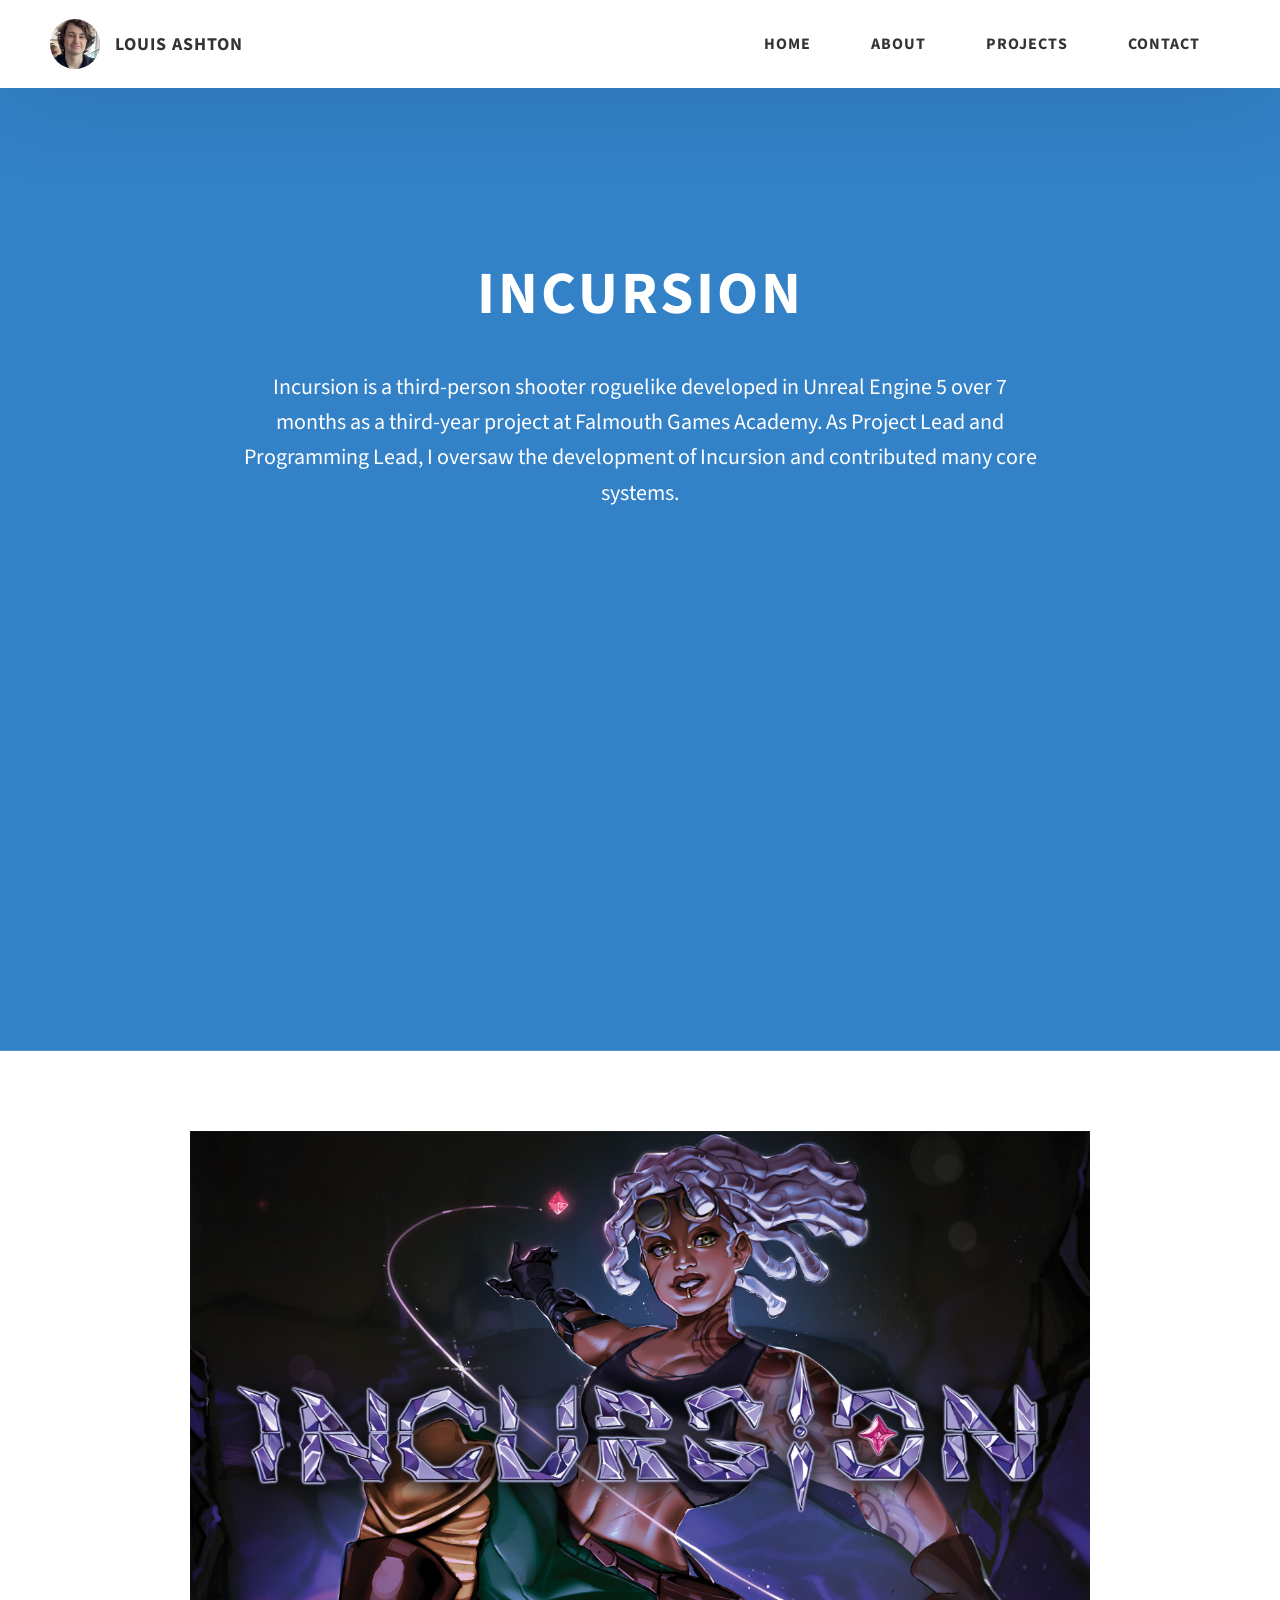
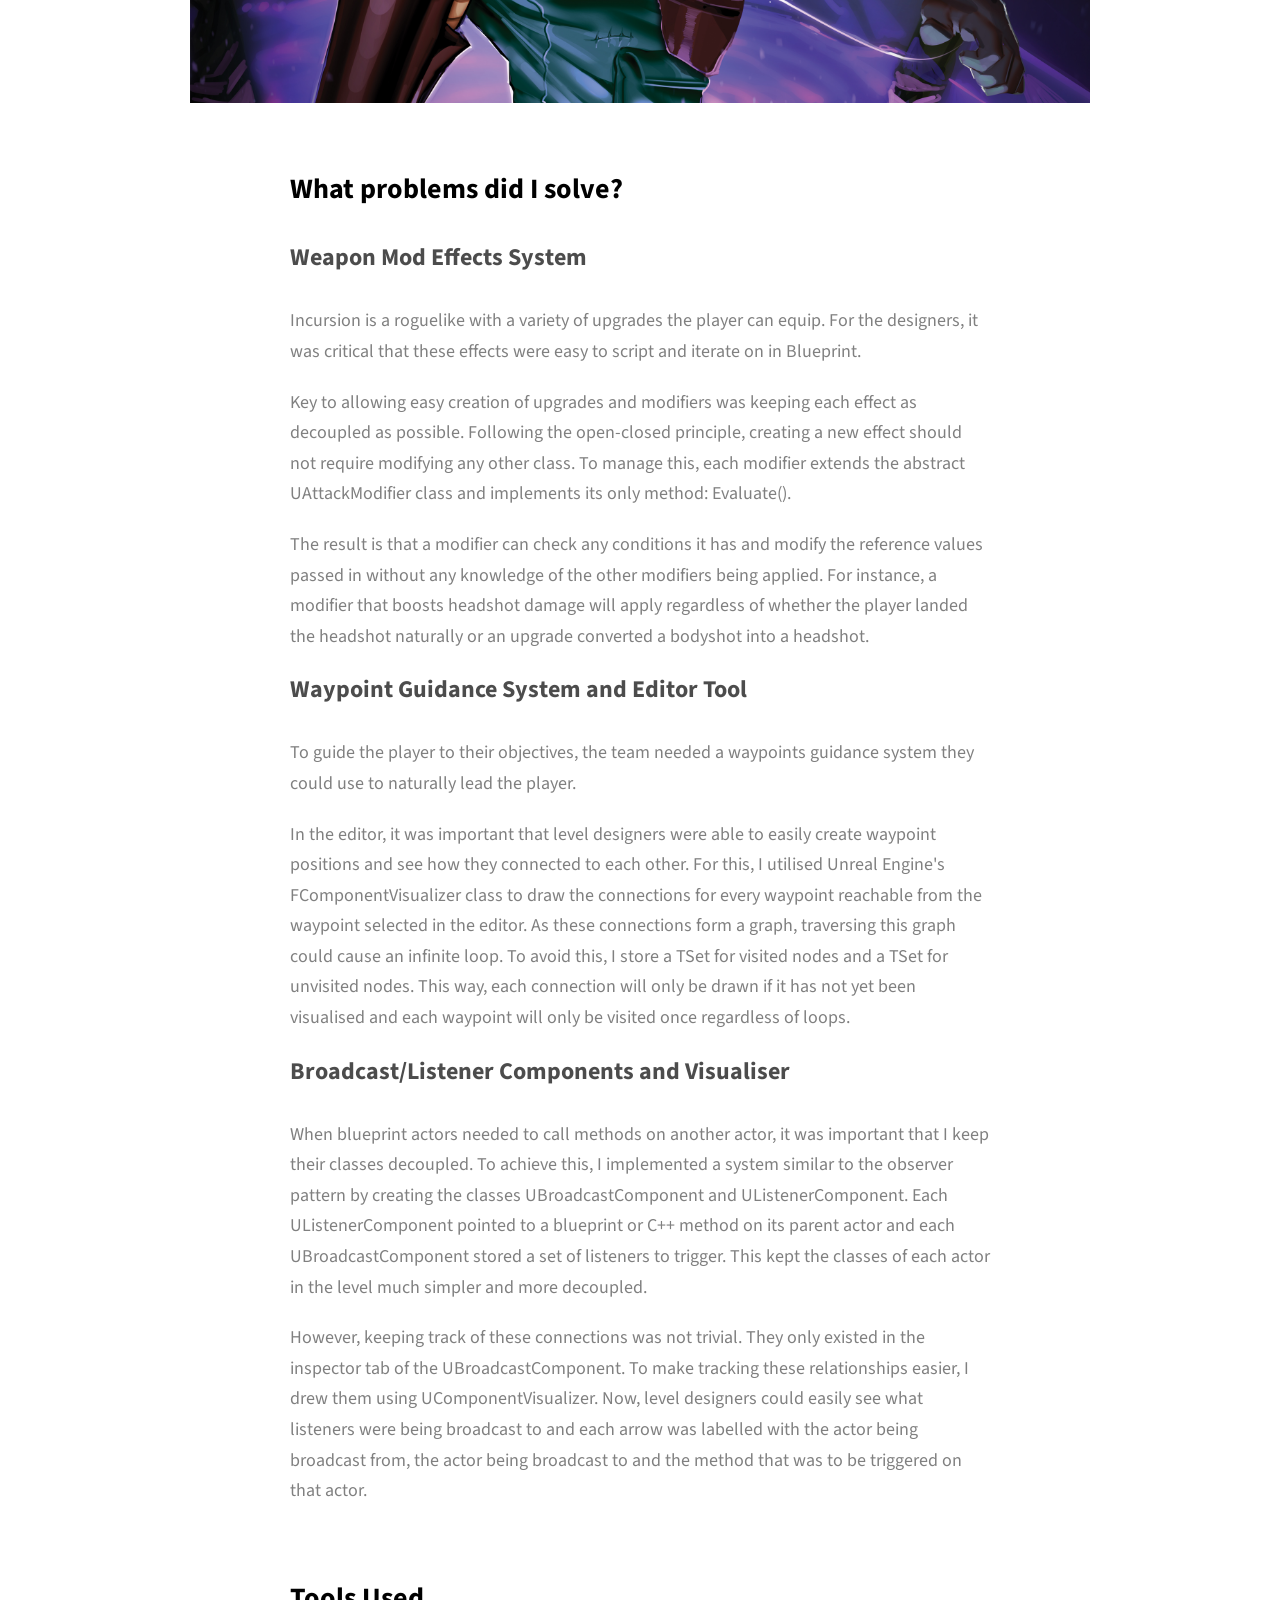
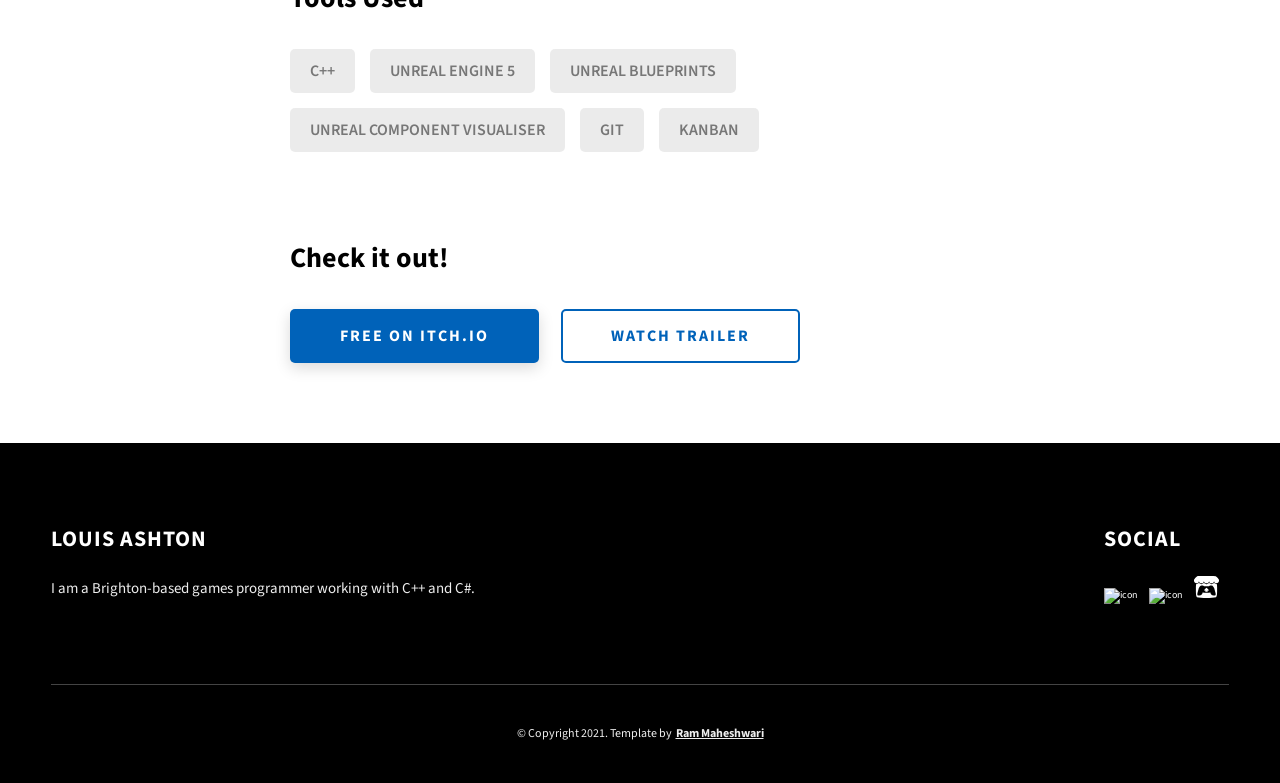
==== commit 37dc79c3: "Embedded incursion trailer" ====
--- a/project-1.html
+++ b/project-1.html
@@ -91,7 +91,8 @@
           </p>
         </div>
         <div class="project-cs-hero__cta">
-          <a href="https://wjzardry.itch.io/incursion" class="btn btn--bg" target="_blank">TRY IT!</a>
+          <!-- <a href="https://wjzardry.itch.io/incursion" class="btn btn--bg" target="_blank">TRY IT!</a> -->
+           <iframe width="560" height="315" src="https://www.youtube.com/embed/ry9P98aycRc?si=5IUWQkRY5CktzJpA" title="YouTube video player" frameborder="0" allow="accelerometer; autoplay; clipboard-write; encrypted-media; gyroscope; picture-in-picture; web-share" referrerpolicy="strict-origin-when-cross-origin" allowfullscreen></iframe>
         </div>
       </div>
     </section>
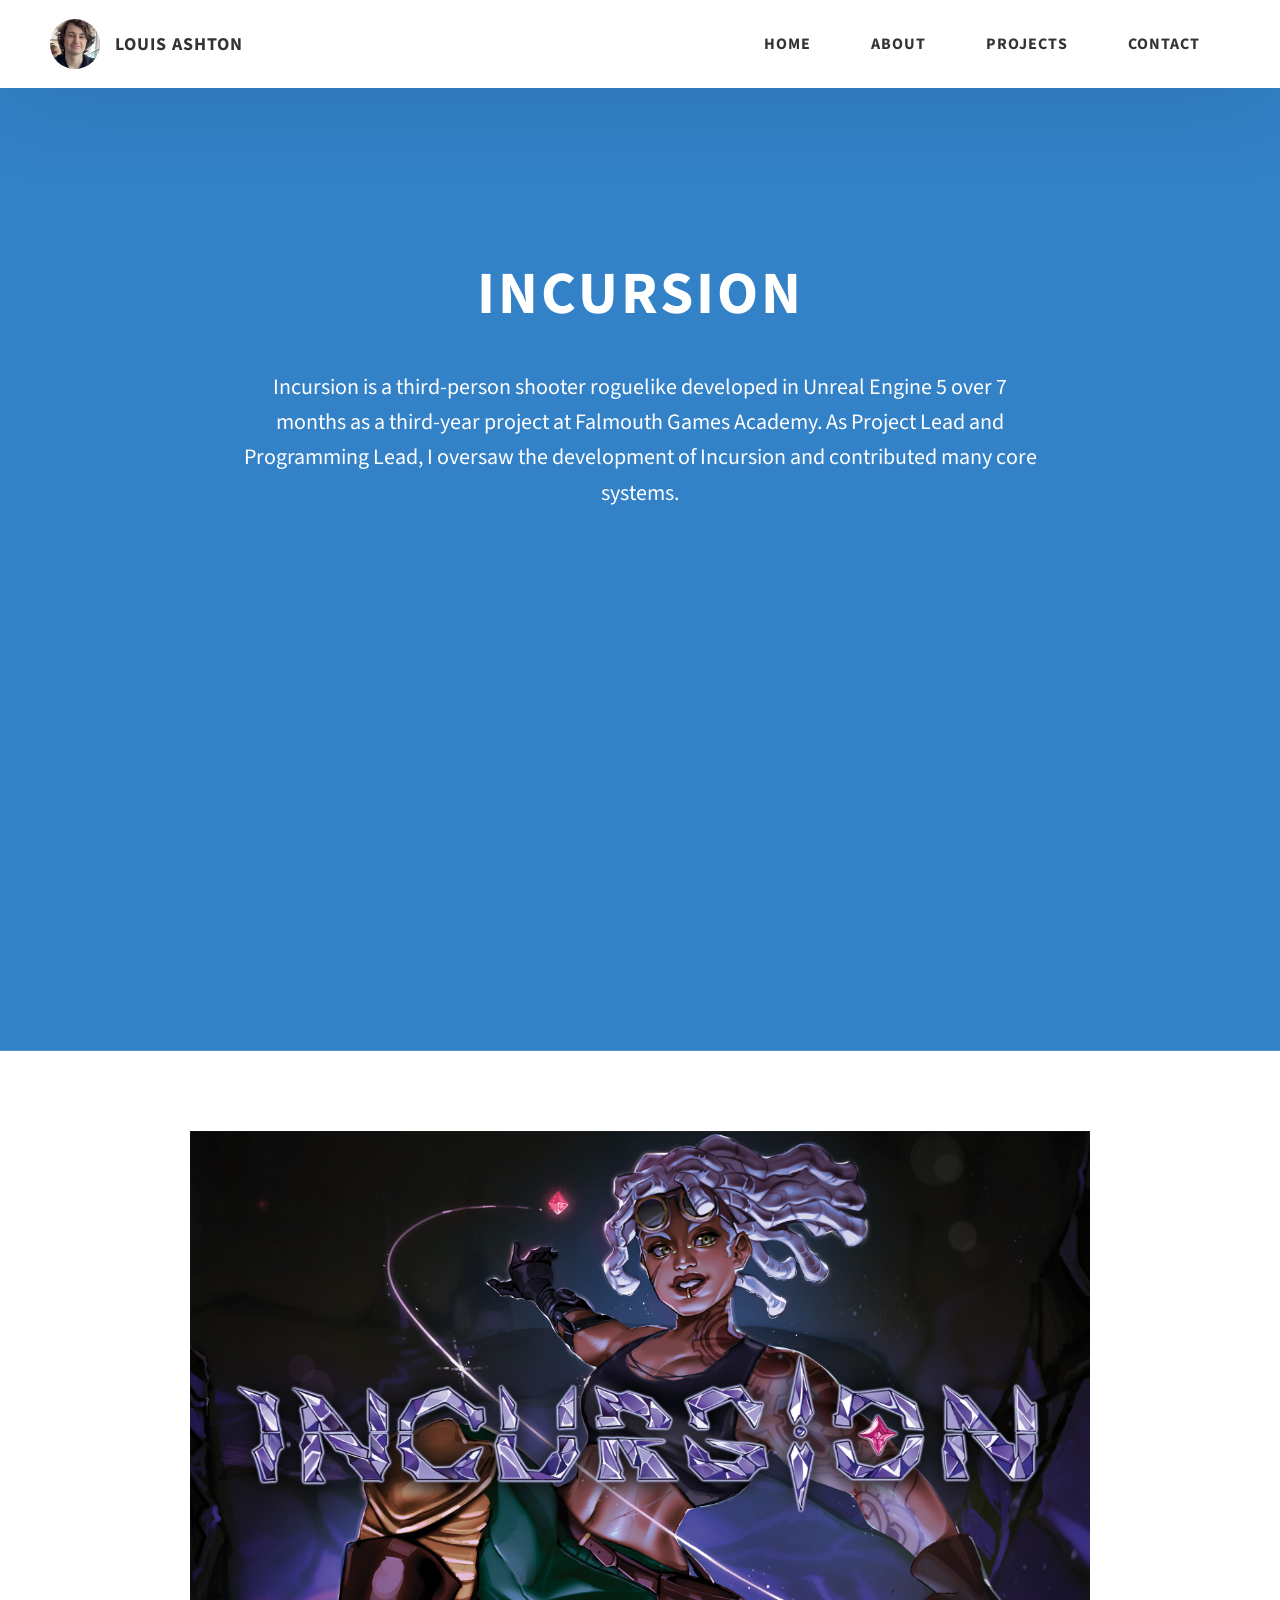
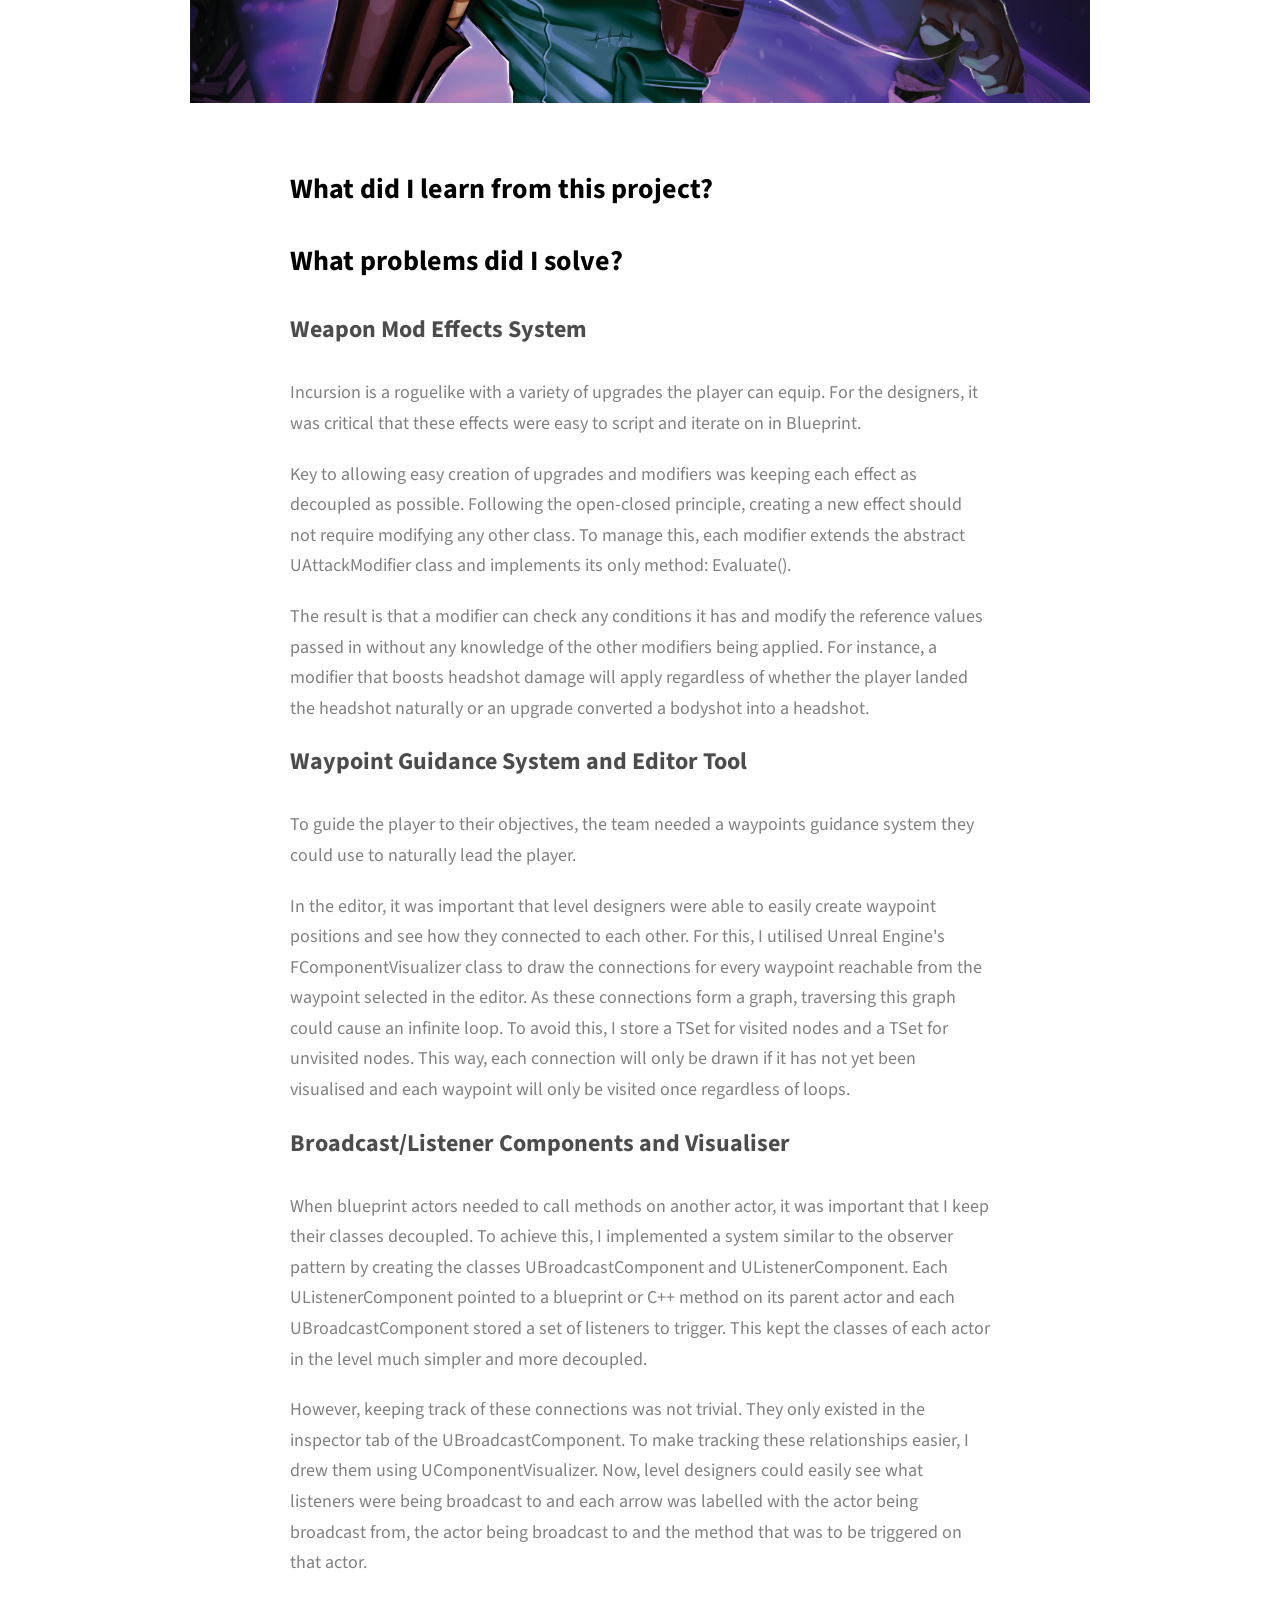
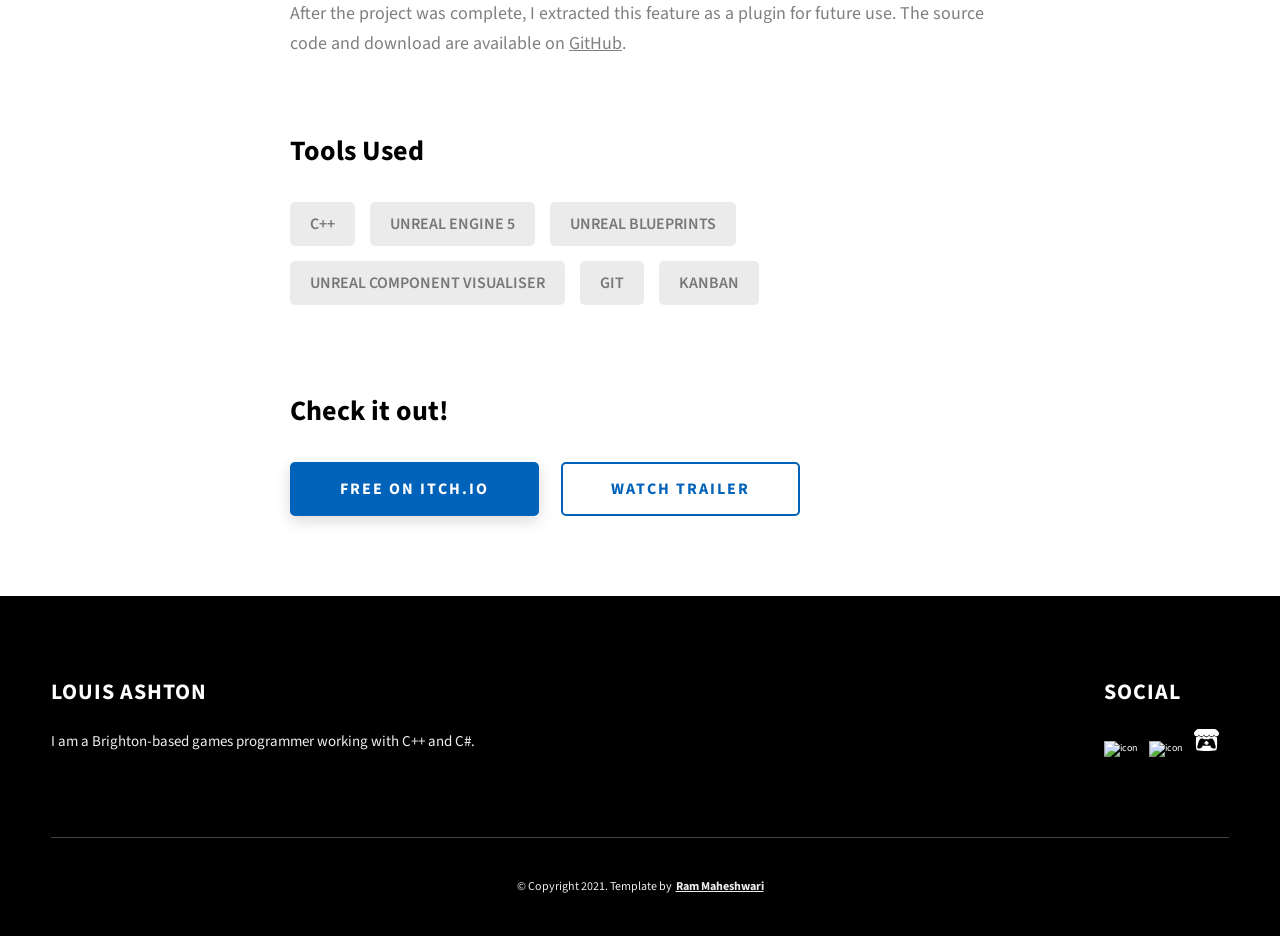
==== commit 958d9f71: "Update project-1.html" ====
--- a/project-1.html
+++ b/project-1.html
@@ -108,8 +108,18 @@
           </div>
           <div class="project-details__content-main">
             <div class="project-details__desc">
-              <h3 class="project-details__content-title">What problems did I solve?</h3>
-              <section>
+              <!-- <section>
+                <h3 class="project-details__content-title">What did I learn from this project?</h3>
+              </section> -->
+
+              <section>
+                <h3 class="project-details__content-title">What did I learn from this project?</h3>
+
+
+              </section>
+
+              <section>
+                <h3 class="project-details__content-title">What problems did I solve?</h3>
                 <a class="anchor" id="modeffects"></a>
                 <h4 class="project-details__content-subtitle">Weapon Mod Effects System</h4>
                 <p class="project-details__desc-para">
@@ -157,6 +167,9 @@
                 <p class="project-details__desc-para">
                   However, keeping track of these connections was not trivial. They only existed in the inspector tab of the <code>UBroadcastComponent</code>. To make tracking these relationships easier, I drew them using <code>UComponentVisualizer</code>.
                   Now, level designers could easily see what listeners were being broadcast to and each arrow was labelled with the actor being broadcast from, the actor being broadcast to and the method that was to be triggered on that actor.
+                </p>
+                <p class="project-details__desc-para">
+                  After the project was complete, I extracted this feature as a plugin for future use. The source code and download are available on <a href="https://github.com/LouisJAshton/UnrealObserverComponents" target="_blank"><u>GitHub</u></a>.
                 </p>
               </section>
               <!-- <section>
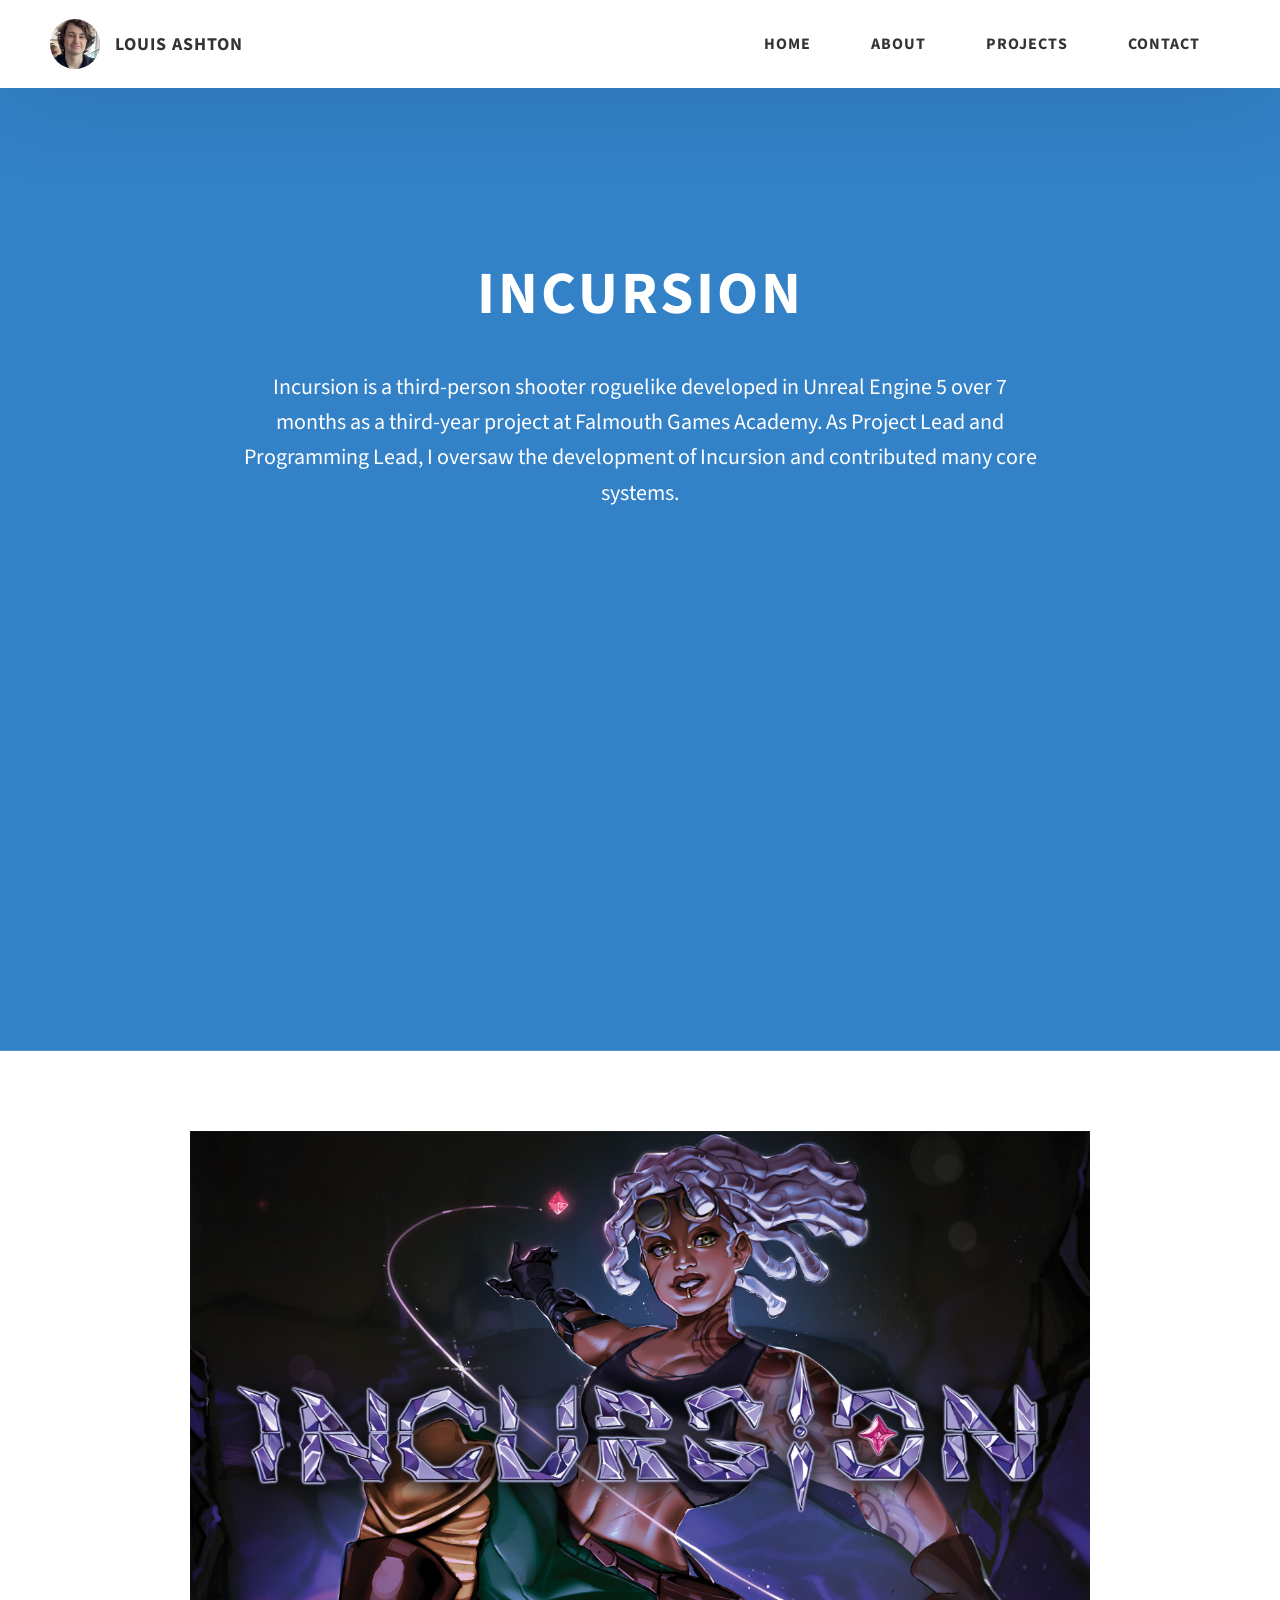
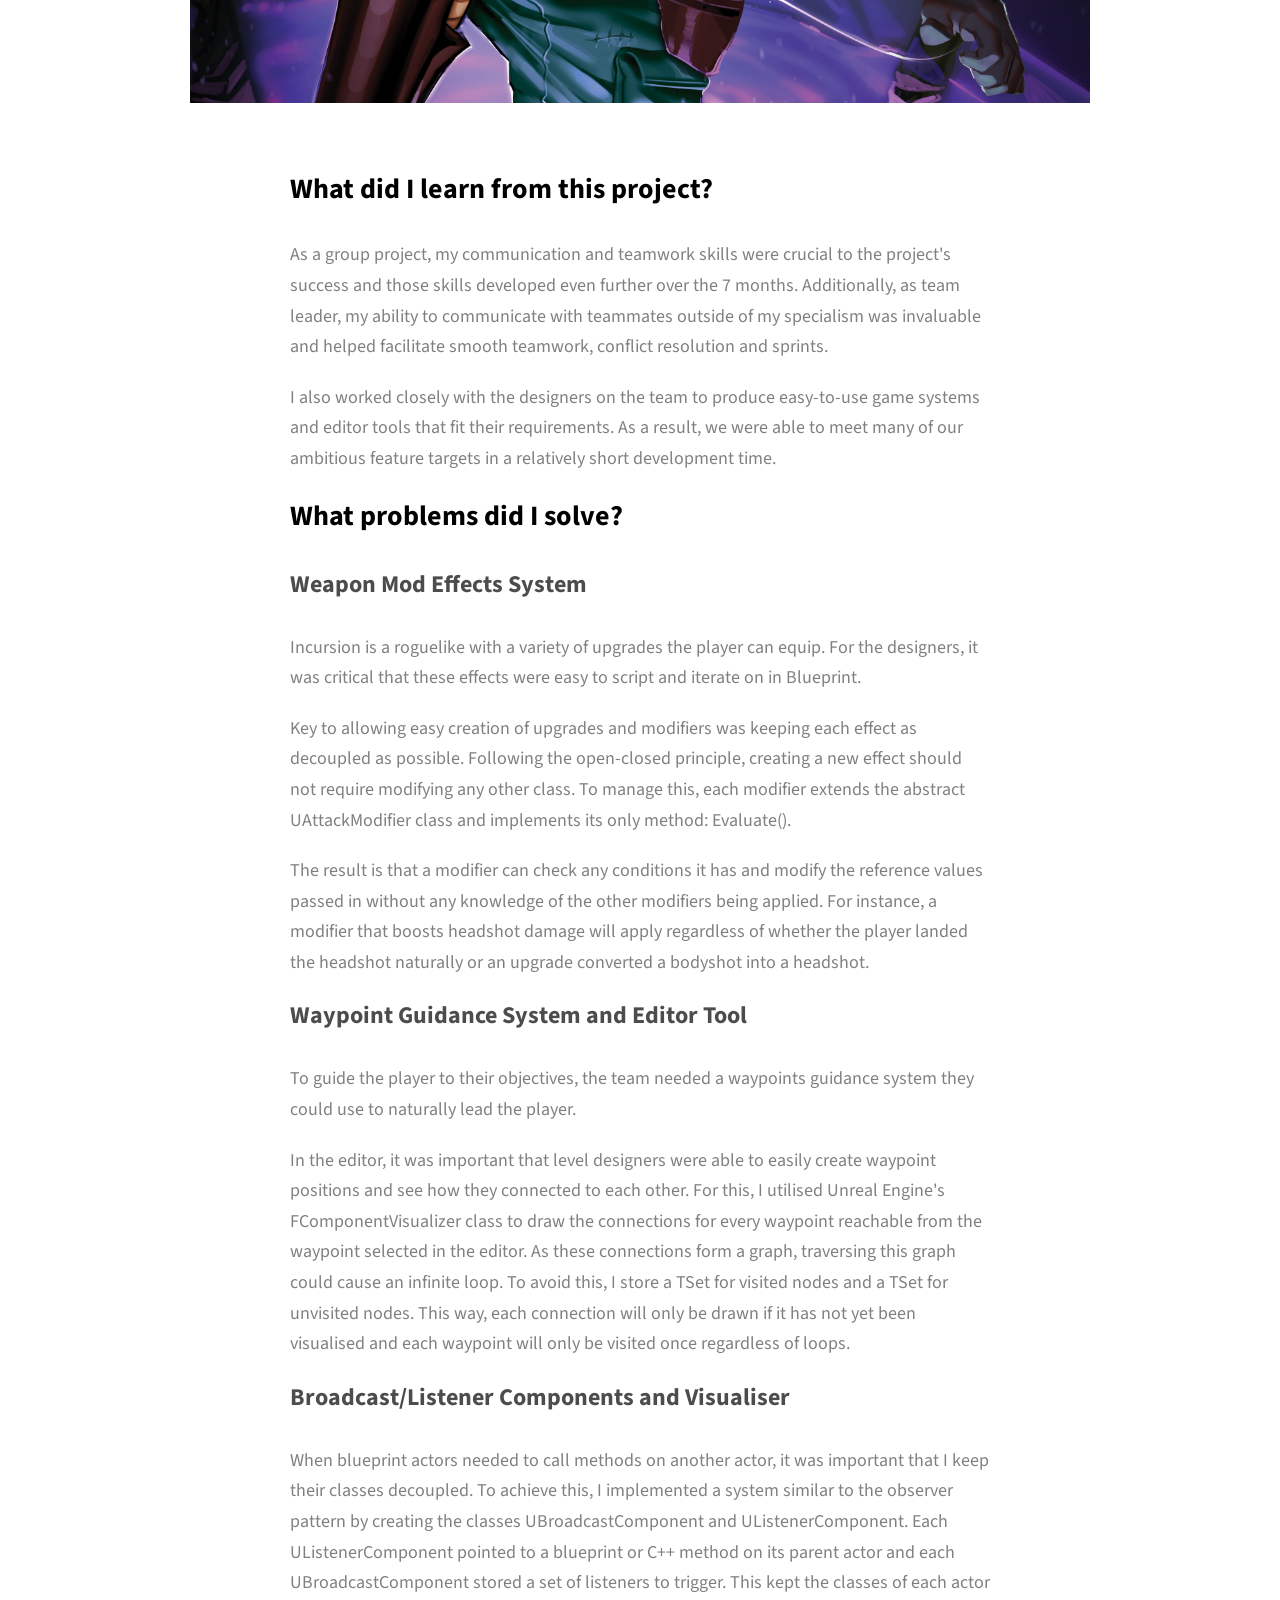
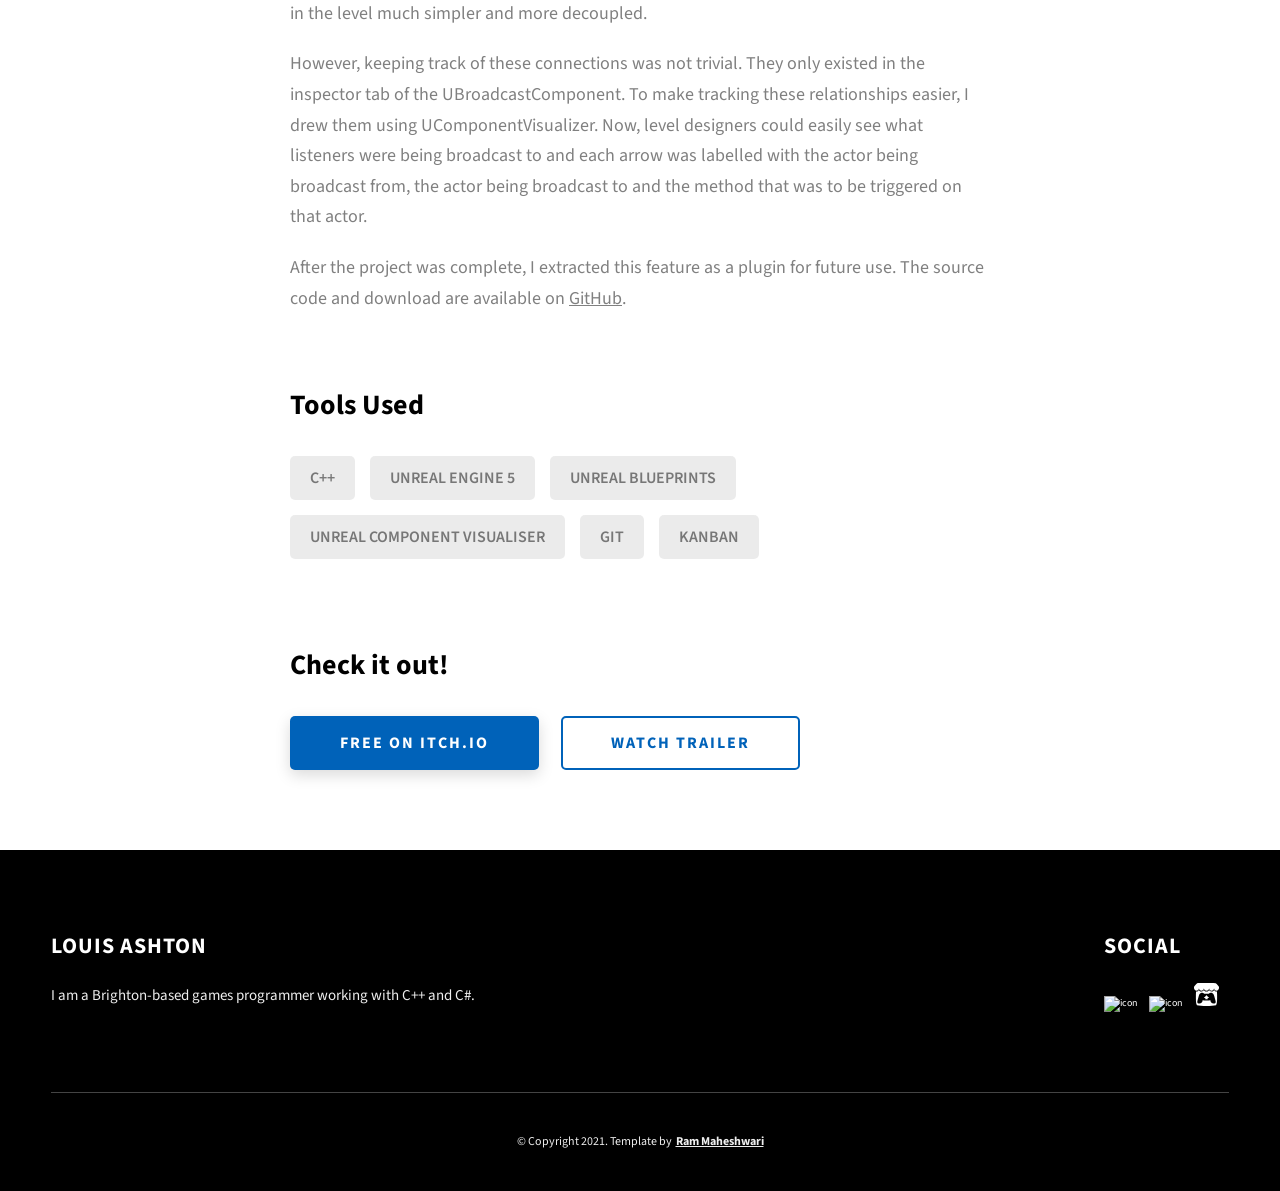
==== commit 42802c2c: ""what did I learn"" ====
--- a/project-1.html
+++ b/project-1.html
@@ -114,8 +114,14 @@
 
               <section>
                 <h3 class="project-details__content-title">What did I learn from this project?</h3>
-
-
+                <p class="project-details__desc-para">
+                  As a group project, my communication and teamwork skills were crucial to the project's success and those skills developed even further over the 7 months.
+                  Additionally, as team leader, my ability to communicate with teammates outside of my specialism was invaluable and helped facilitate smooth teamwork, conflict resolution and sprints.
+                </p>
+
+                <p class="project-details__desc-para">
+                  I also worked closely with the designers on the team to produce easy-to-use game systems and editor tools that fit their requirements. As a result, we were able to meet many of our ambitious feature targets in a relatively short development time.
+                </p>
               </section>
 
               <section>
